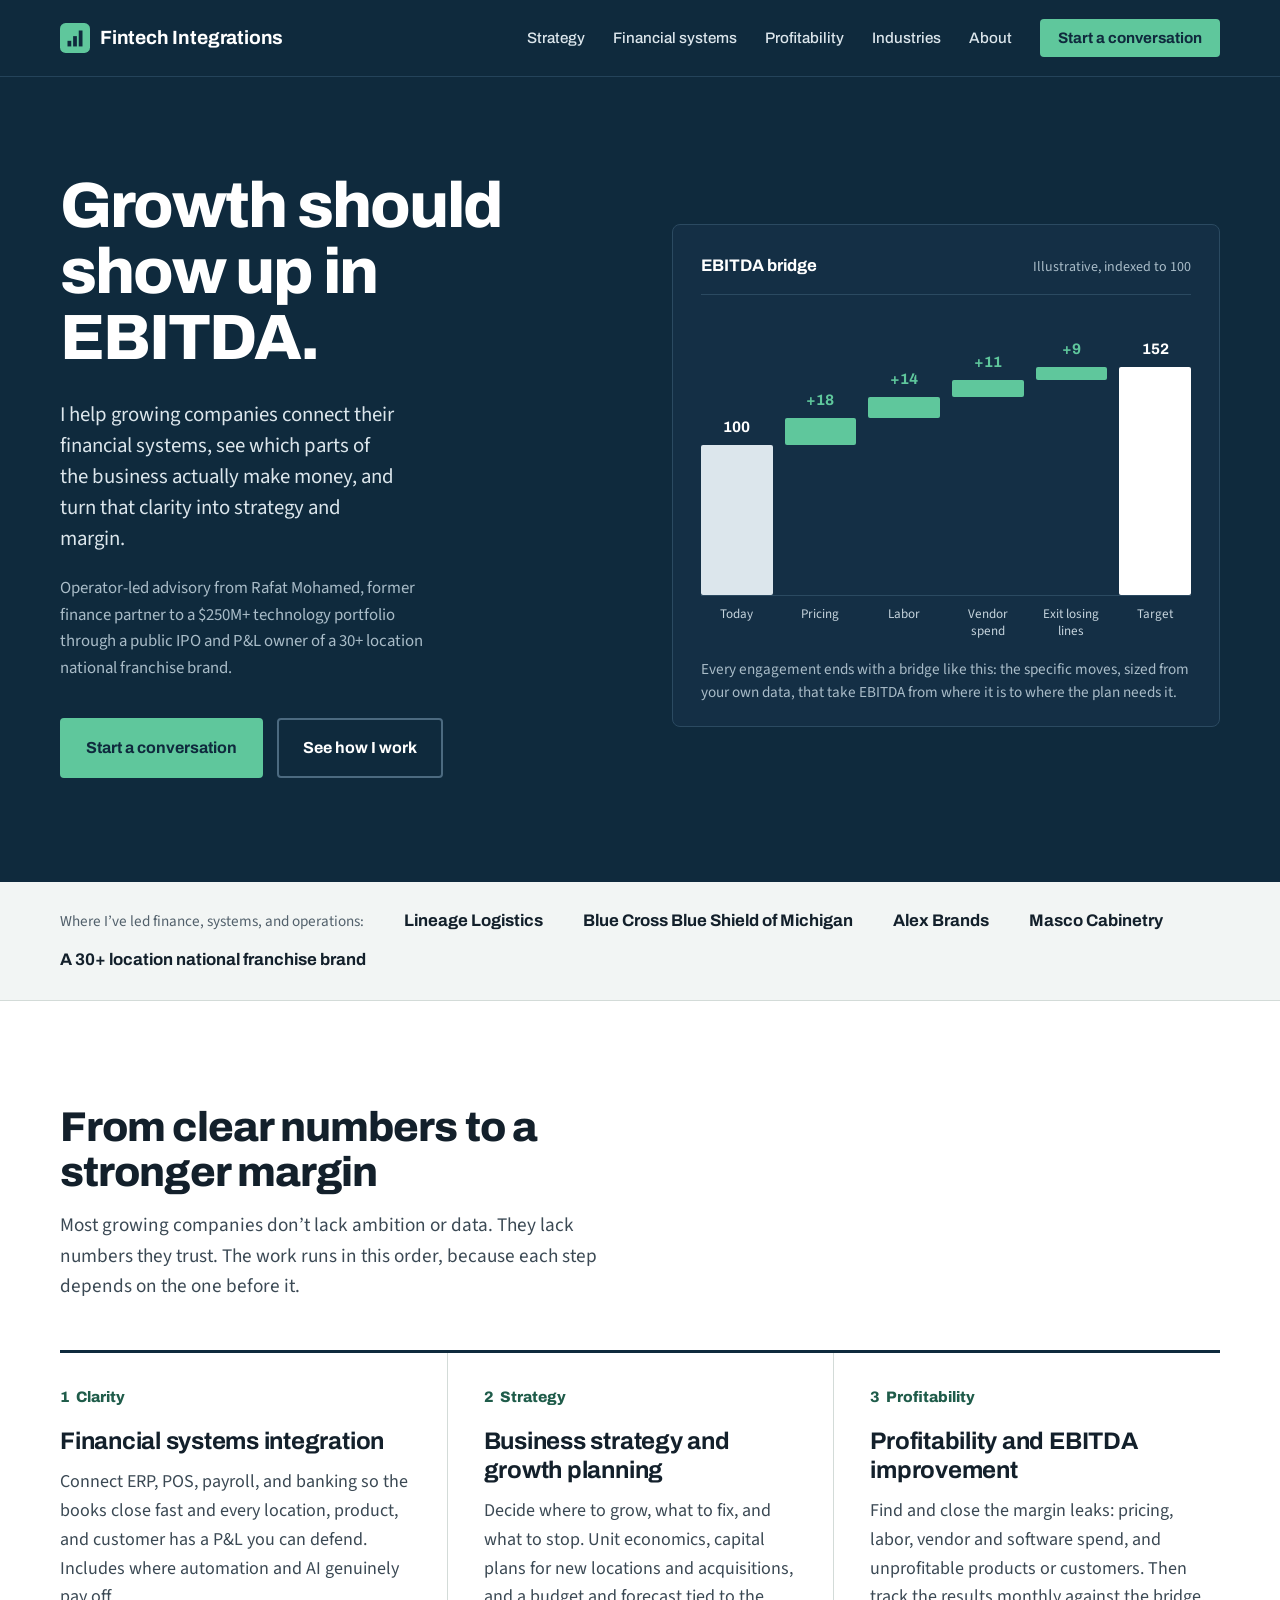
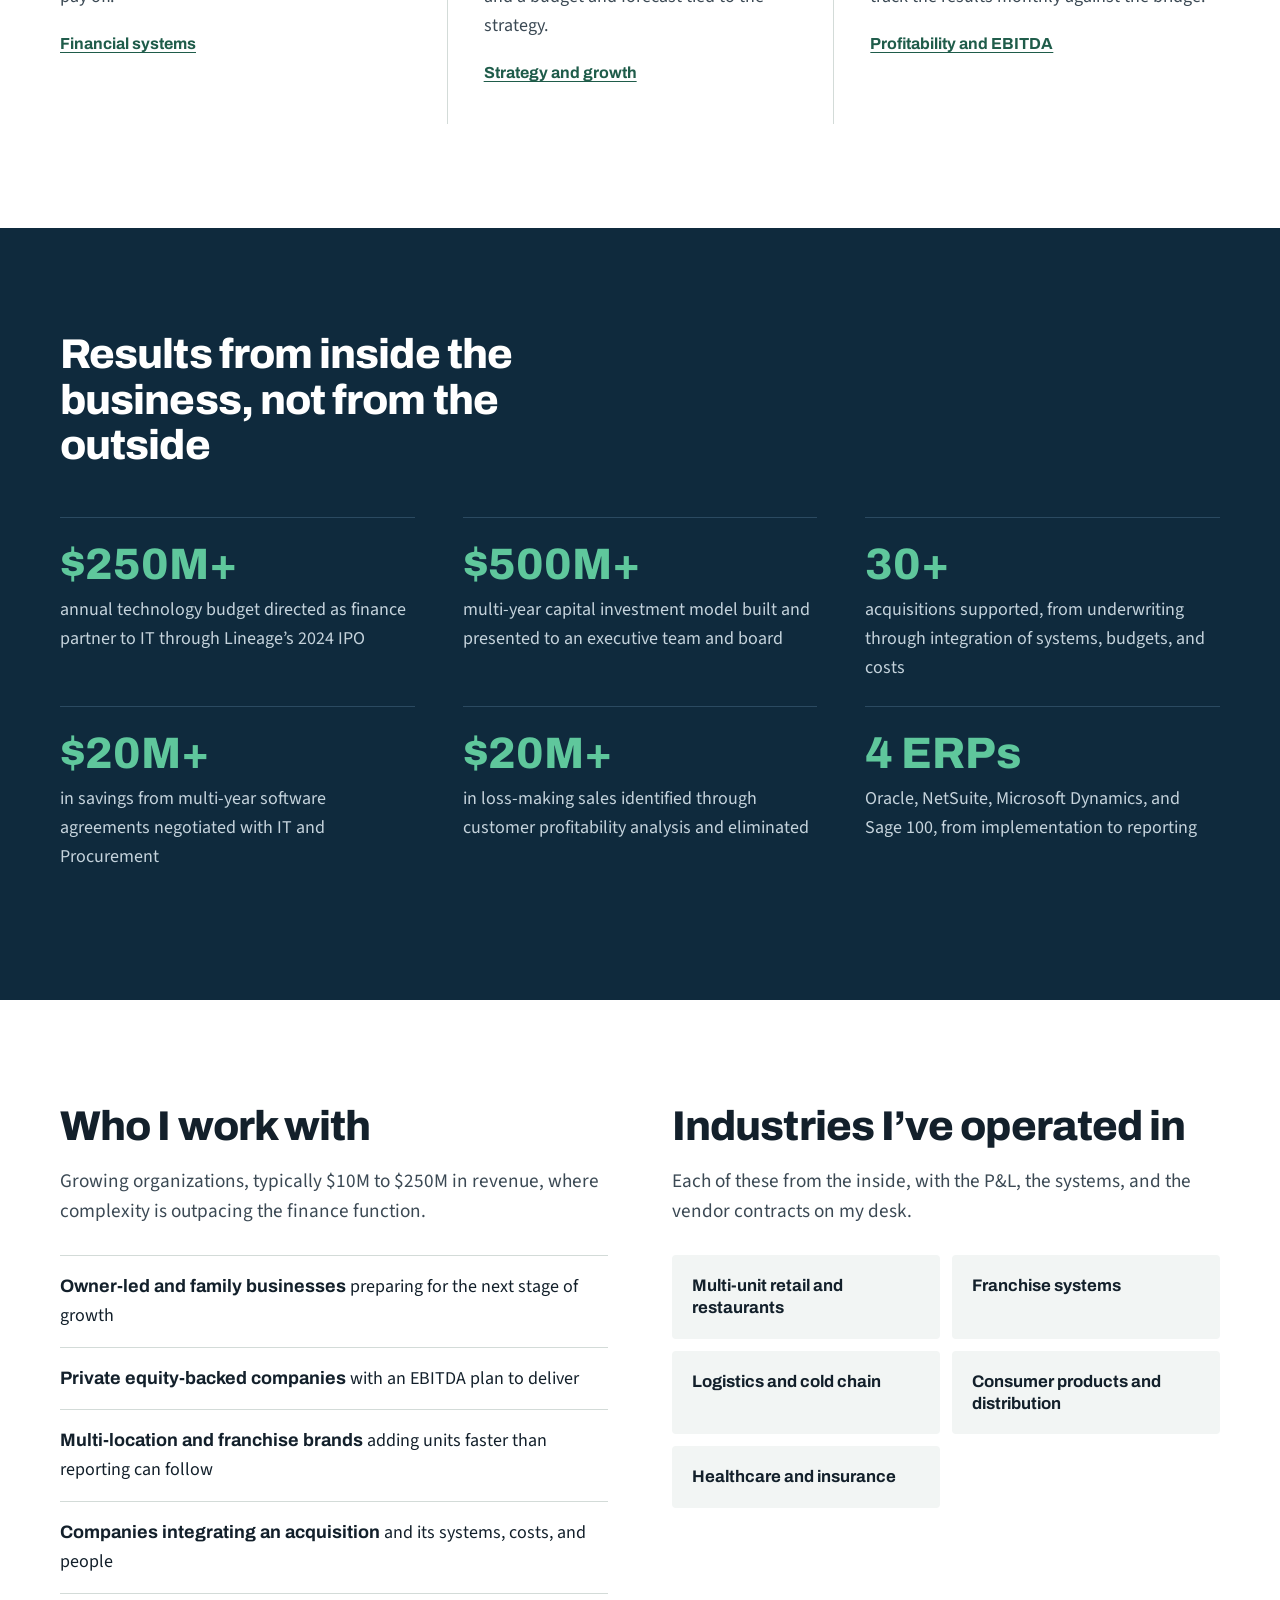
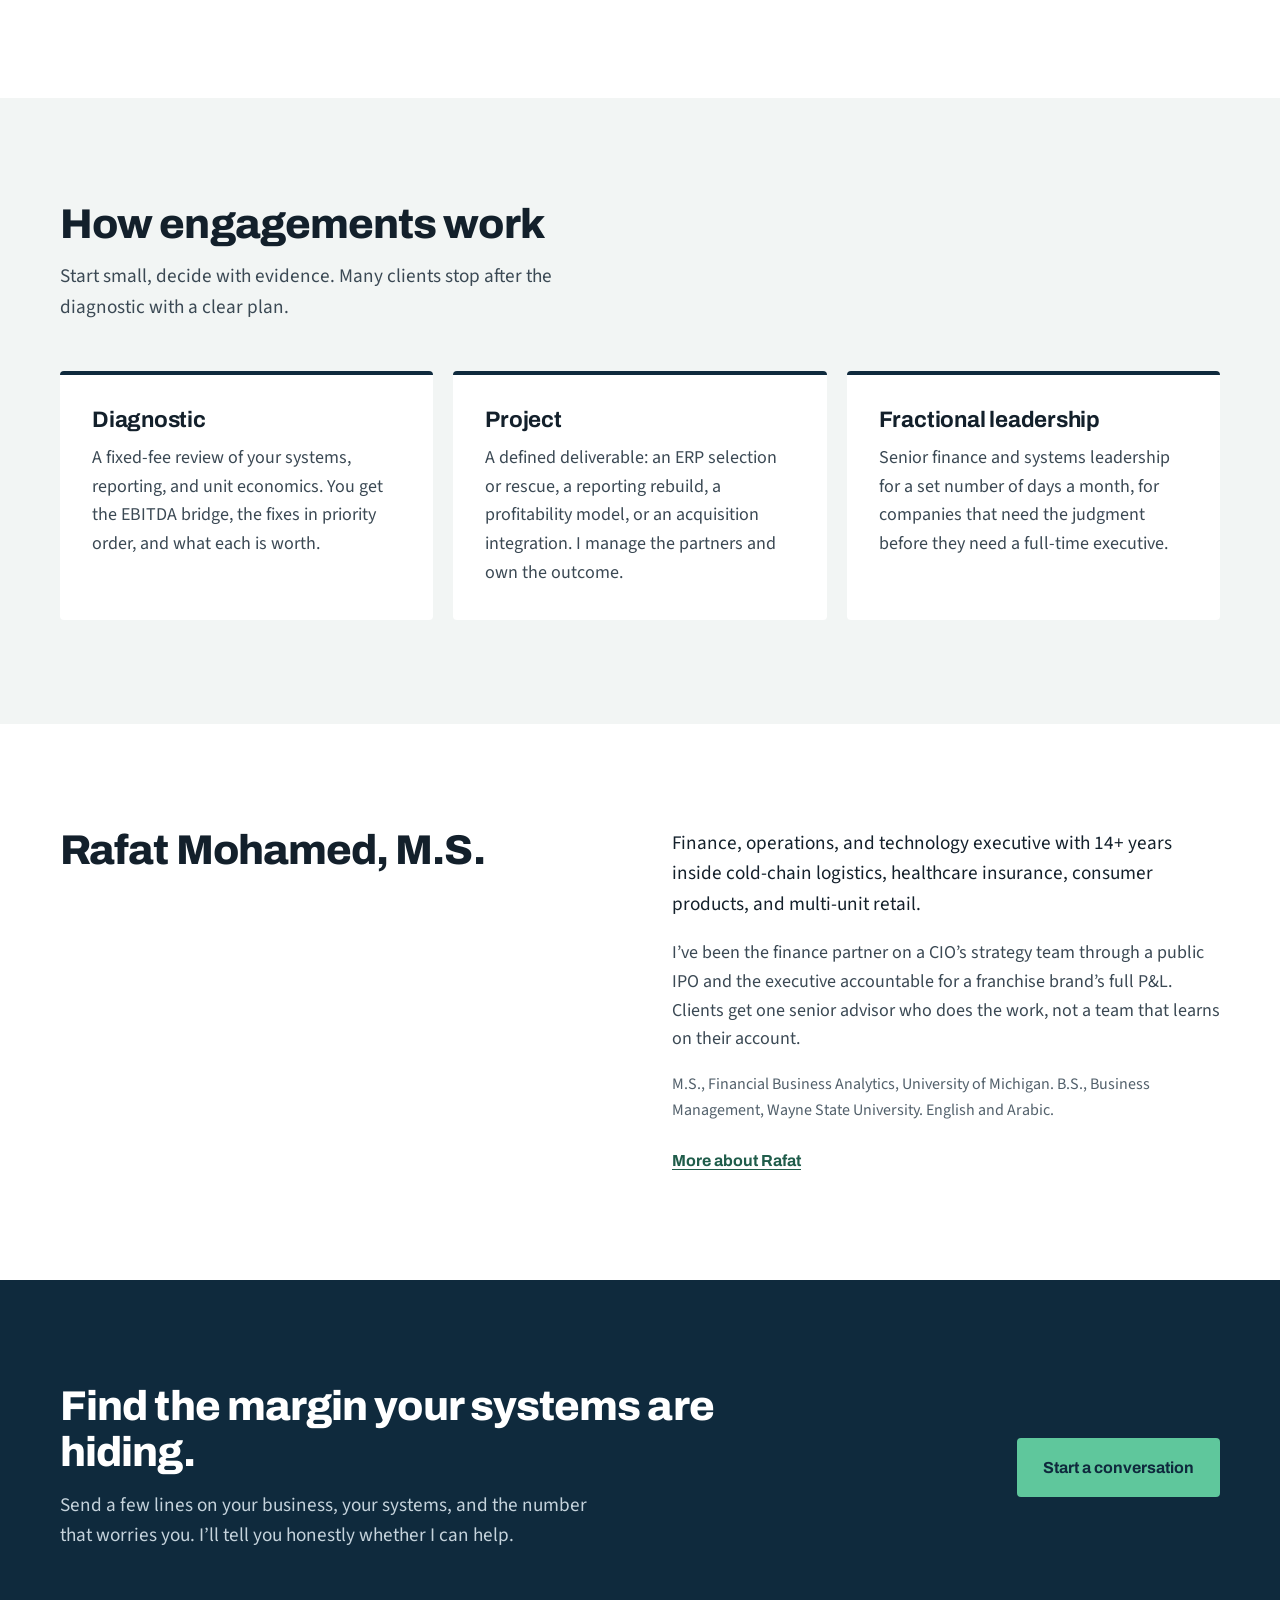
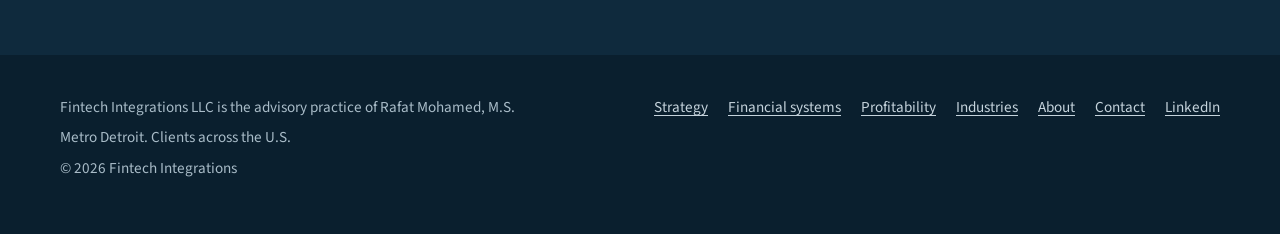
==== index.html @ 1850d89e "Use legal business name Fintech Integrations LLC across the site Co-Authored-By: Claude Opus 5.5 <no" ====
<!doctype html>
<html lang="en" class="no-js">
<head>
<meta charset="utf-8">
<meta name="viewport" content="width=device-width, initial-scale=1">
<title>EBITDA Improvement, Financial Systems, and Strategy for Growing Companies | Fintech Integrations</title>
<meta name="description" content="Operator-led advisory for growing companies: financial systems integration, business strategy, and profitability and EBITDA improvement. Rafat Mohamed, metro Detroit.">
<link rel="canonical" href="https://fintechintegration.com/">
<meta property="og:type" content="website">
<meta property="og:site_name" content="Fintech Integrations">
<meta property="og:title" content="Growth should show up in EBITDA">
<meta property="og:description" content="Operator-led advisory for growing companies: financial systems integration, business strategy, and profitability and EBITDA improvement. Rafat Mohamed, metro Detroit.">
<meta property="og:url" content="https://fintechintegration.com/">
<meta property="og:image" content="https://fintechintegration.com/assets/og-image.png">
<meta name="twitter:card" content="summary_large_image">
<link rel="icon" href="/assets/favicon.svg" type="image/svg+xml">
<meta name="theme-color" content="#0F2A3D">
<link rel="preconnect" href="https://fonts.googleapis.com">
<link rel="preconnect" href="https://fonts.gstatic.com" crossorigin>
<link href="https://fonts.googleapis.com/css2?family=Archivo:wght@500;600;700;800&family=Source+Sans+3:wght@400;600&display=swap" rel="stylesheet">
<link rel="stylesheet" href="/assets/styles.css">
<script type="application/ld+json">
{
  "@context": "https://schema.org",
  "@graph": [
    {
      "@type": "ProfessionalService",
      "@id": "https://fintechintegration.com/#business",
      "name": "Fintech Integrations",
      "legalName": "Fintech Integrations LLC",
      "alternateName": [
        "Fintech Integration",
        "FintechIntegration.com"
      ],
      "url": "https://fintechintegration.com/",
      "email": "rmohamed@fintechintegration.com",
      "image": "https://fintechintegration.com/assets/og-image.png",
      "description": "Business strategy, financial systems integration, and profitability and EBITDA improvement for growing organizations.",
      "address": {
        "@type": "PostalAddress",
        "addressLocality": "Allen Park",
        "addressRegion": "MI",
        "addressCountry": "US"
      },
      "areaServed": {
        "@type": "Country",
        "name": "United States"
      },
      "founder": {
        "@id": "https://fintechintegration.com/#rafat"
      },
      "knowsAbout": [
        "EBITDA improvement",
        "Profitability analysis",
        "Business strategy",
        "Financial systems integration",
        "ERP implementation",
        "NetSuite",
        "Fractional CFO",
        "Unit economics",
        "Acquisition integration"
      ]
    },
    {
      "@type": "Person",
      "@id": "https://fintechintegration.com/#rafat",
      "name": "Rafat Mohamed",
      "jobTitle": "Finance, Operations, and Technology Advisor",
      "url": "https://fintechintegration.com/about/",
      "sameAs": [
        "https://www.linkedin.com/in/rafat-mohamed/"
      ],
      "alumniOf": [
        {
          "@type": "CollegeOrUniversity",
          "name": "University of Michigan"
        },
        {
          "@type": "CollegeOrUniversity",
          "name": "Wayne State University"
        }
      ],
      "knowsLanguage": [
        "English",
        "Arabic"
      ]
    },
    {
      "@type": "WebSite",
      "@id": "https://fintechintegration.com/#website",
      "url": "https://fintechintegration.com/",
      "name": "Fintech Integrations",
      "publisher": {
        "@type": "ProfessionalService",
        "@id": "https://fintechintegration.com/#business",
        "name": "Fintech Integrations",
        "url": "https://fintechintegration.com/"
      }
    }
  ]
}
</script>
</head>
<body>
<a class="skip-link" href="#main">Skip to content</a>

<header class="site-header">
  <div class="wrap">
    <a class="brand" href="/" aria-label="Fintech Integrations home">
      <svg viewBox="0 0 32 32" aria-hidden="true"><rect width="32" height="32" rx="6" fill="#5FC79C"/><rect x="8" y="19" width="4" height="6" fill="#0F2A3D"/><rect x="14" y="14" width="4" height="11" fill="#0F2A3D"/><rect x="20" y="8" width="4" height="17" fill="#0F2A3D"/></svg>
      Fintech Integrations
    </a>
    <button class="nav-toggle" type="button" aria-expanded="false" aria-controls="site-nav">Menu</button>
    <nav class="site-nav" id="site-nav" aria-label="Main">
      <ul>
        <li><a href="/services/strategy-growth/">Strategy</a></li>
        <li><a href="/services/financial-systems/">Financial systems</a></li>
        <li><a href="/services/profitability-ebitda/">Profitability</a></li>
        <li><a href="/industries/">Industries</a></li>
        <li><a href="/about/">About</a></li>
        <li><a class="nav-cta" href="/contact/">Start a conversation</a></li>
      </ul>
    </nav>
  </div>
</header>

<main id="main">
  <section class="dark hero">
    <div class="wrap">
      <div>
        <h1>Growth should show up in EBITDA.</h1>
        <p class="lede">I help growing companies connect their financial systems, see which parts of the business actually make money, and turn that clarity into strategy and margin.</p>
        <p class="sub">Operator-led advisory from Rafat Mohamed, former finance partner to a $250M+ technology portfolio through a public IPO and P&amp;L owner of a 30+ location national franchise brand.</p>
        <div class="actions">
          <a class="button" href="/contact/">Start a conversation</a>
          <a class="button ghost" href="#how">See how I work</a>
        </div>
      </div>

      <figure class="bridge" role="img" aria-label="Illustrative EBITDA bridge: EBITDA rises from 100 to 152 through pricing (+18), labor (+14), vendor spend (+11), and exiting losing lines (+9)">
        <div class="bridge-head">
          <span class="bridge-title">EBITDA bridge</span>
          <span class="bridge-tag">Illustrative, indexed to 100</span>
        </div>
        <div class="bridge-bars" aria-hidden="true">
          <div class=""><span>100</span><i style="height: 150px; margin-bottom: 0px;"></i></div>
          <div class="up"><span>+18</span><i style="height: 27px; margin-bottom: 150px;"></i></div>
          <div class="up"><span>+14</span><i style="height: 21px; margin-bottom: 177px;"></i></div>
          <div class="up"><span>+11</span><i style="height: 17px; margin-bottom: 198px;"></i></div>
          <div class="up"><span>+9</span><i style="height: 13px; margin-bottom: 215px;"></i></div>
          <div class="end"><span>152</span><i style="height: 228px; margin-bottom: 0px;"></i></div>
        </div>
        <div class="bridge-labels" aria-hidden="true">
          <span>Today</span><span>Pricing</span><span>Labor</span><span>Vendor spend</span><span>Exit losing lines</span><span>Target</span>
        </div>
        <figcaption>Every engagement ends with a bridge like this: the specific moves, sized from your own data, that take EBITDA from where it is to where the plan needs it.</figcaption>
      </figure>
    </div>
  </section>

  <section class="strip" aria-label="Experience">
    <div class="wrap">
      <span class="label">Where I&#8217;ve led finance, systems, and operations:</span>
      <strong>Lineage Logistics</strong>
      <strong>Blue Cross Blue Shield of Michigan</strong>
      <strong>Alex Brands</strong>
      <strong>Masco Cabinetry</strong>
      <strong>A 30+ location national franchise brand</strong>
    </div>
  </section>

  <section class="section" id="services" aria-labelledby="services-h">
    <div class="wrap">
      <div class="intro">
        <h2 id="services-h">From clear numbers to a stronger margin</h2>
        <p>Most growing companies don&#8217;t lack ambition or data. They lack numbers they trust. The work runs in this order, because each step depends on the one before it.</p>
      </div>
      <div class="pillars">
        <div>
          <div class="step">1&nbsp;&nbsp;Clarity</div>
          <h3>Financial systems integration</h3>
          <p>Connect ERP, POS, payroll, and banking so the books close fast and every location, product, and customer has a P&amp;L you can defend. Includes where automation and AI genuinely pay off.</p>
          <a class="more" href="/services/financial-systems/">Financial systems</a>
        </div>
        <div>
          <div class="step">2&nbsp;&nbsp;Strategy</div>
          <h3>Business strategy and growth planning</h3>
          <p>Decide where to grow, what to fix, and what to stop. Unit economics, capital plans for new locations and acquisitions, and a budget and forecast tied to the strategy.</p>
          <a class="more" href="/services/strategy-growth/">Strategy and growth</a>
        </div>
        <div>
          <div class="step">3&nbsp;&nbsp;Profitability</div>
          <h3>Profitability and EBITDA improvement</h3>
          <p>Find and close the margin leaks: pricing, labor, vendor and software spend, and unprofitable products or customers. Then track the results monthly against the bridge.</p>
          <a class="more" href="/services/profitability-ebitda/">Profitability and EBITDA</a>
        </div>
      </div>
    </div>
  </section>

  <section class="dark section" aria-labelledby="results">
    <div class="wrap">
      <h2 id="results" style="margin-bottom: 48px; max-width: 22ch;">Results from inside the business, not from the outside</h2>
      <div class="results">
        <div><div class="figure">$250M+</div><p>annual technology budget directed as finance partner to IT through Lineage&#8217;s 2024 IPO</p></div>
        <div><div class="figure">$500M+</div><p>multi-year capital investment model built and presented to an executive team and board</p></div>
        <div><div class="figure">30+</div><p>acquisitions supported, from underwriting through integration of systems, budgets, and costs</p></div>
        <div><div class="figure">$20M+</div><p>in savings from multi-year software agreements negotiated with IT and Procurement</p></div>
        <div><div class="figure">$20M+</div><p>in loss-making sales identified through customer profitability analysis and eliminated</p></div>
        <div><div class="figure">4 ERPs</div><p>Oracle, NetSuite, Microsoft Dynamics, and Sage 100, from implementation to reporting</p></div>
      </div>
    </div>
  </section>

  <section class="section" aria-labelledby="who">
    <div class="wrap split">
      <div>
        <h2 id="who" style="margin-bottom: 16px;">Who I work with</h2>
        <p style="font-size: 1.2rem; color: var(--body); margin-bottom: 28px;">Growing organizations, typically $10M to $250M in revenue, where complexity is outpacing the finance function.</p>
        <ul class="rule-list">
          <li><strong>Owner-led and family businesses</strong> preparing for the next stage of growth</li>
          <li><strong>Private equity-backed companies</strong> with an EBITDA plan to deliver</li>
          <li><strong>Multi-location and franchise brands</strong> adding units faster than reporting can follow</li>
          <li><strong>Companies integrating an acquisition</strong> and its systems, costs, and people</li>
        </ul>
      </div>
      <div>
        <h2 style="margin-bottom: 16px;">Industries I&#8217;ve operated in</h2>
        <p style="font-size: 1.2rem; color: var(--body); margin-bottom: 28px;">Each of these from the inside, with the P&amp;L, the systems, and the vendor contracts on my desk.</p>
        <div class="tiles">
          <a href="/industries/#multi-unit">Multi-unit retail and restaurants</a>
          <a href="/industries/#franchise">Franchise systems</a>
          <a href="/industries/#logistics">Logistics and cold chain</a>
          <a href="/industries/#consumer-products">Consumer products and distribution</a>
          <a href="/industries/#healthcare">Healthcare and insurance</a>
        </div>
      </div>
    </div>
  </section>

  <section class="mist section" id="how" aria-labelledby="how-h">
    <div class="wrap">
      <div class="intro">
        <h2 id="how-h">How engagements work</h2>
        <p>Start small, decide with evidence. Many clients stop after the diagnostic with a clear plan.</p>
      </div>
      <div class="cards">
        <div>
          <h3>Diagnostic</h3>
          <p>A fixed-fee review of your systems, reporting, and unit economics. You get the EBITDA bridge, the fixes in priority order, and what each is worth.</p>
        </div>
        <div>
          <h3>Project</h3>
          <p>A defined deliverable: an ERP selection or rescue, a reporting rebuild, a profitability model, or an acquisition integration. I manage the partners and own the outcome.</p>
        </div>
        <div>
          <h3>Fractional leadership</h3>
          <p>Senior finance and systems leadership for a set number of days a month, for companies that need the judgment before they need a full-time executive.</p>
        </div>
      </div>
    </div>
  </section>

  <section class="section" aria-labelledby="about-h">
    <div class="wrap split">
      <h2 id="about-h">Rafat Mohamed, M.S.</h2>
      <div>
        <p style="font-size: 1.2rem;">Finance, operations, and technology executive with 14+ years inside cold-chain logistics, healthcare insurance, consumer products, and multi-unit retail.</p>
        <p style="color: var(--body);">I&#8217;ve been the finance partner on a CIO&#8217;s strategy team through a public IPO and the executive accountable for a franchise brand&#8217;s full P&amp;L. Clients get one senior advisor who does the work, not a team that learns on their account.</p>
        <p style="font-size: 1rem; color: var(--muted); margin-bottom: 24px;">M.S., Financial Business Analytics, University of Michigan. B.S., Business Management, Wayne State University. English and Arabic.</p>
        <a class="more" href="/about/">More about Rafat</a>
      </div>
    </div>
  </section>

  <section class="dark section cta" aria-labelledby="cta">
    <div class="wrap">
      <div class="text">
        <h2 id="cta">Find the margin your systems are hiding.</h2>
        <p>Send a few lines on your business, your systems, and the number that worries you. I&#8217;ll tell you honestly whether I can help.</p>
      </div>
      <a class="button" href="/contact/">Start a conversation</a>
    </div>
  </section>
</main>

<footer class="site-footer">
  <div class="wrap">
    <div>
      <p>Fintech Integrations LLC is the advisory practice of Rafat Mohamed, M.S.</p>
      <p>Metro Detroit. Clients across the U.S.</p>
      <p>&copy; 2026 Fintech Integrations<copy; 2026 Fintech Integrations LLC</p>
    </div>
    <ul>
      <li><a href="/services/strategy-growth/">Strategy</a></li>
      <li><a href="/services/financial-systems/">Financial systems</a></li>
      <li><a href="/services/profitability-ebitda/">Profitability</a></li>
      <li><a href="/industries/">Industries</a></li>
      <li><a href="/about/">About</a></li>
      <li><a href="/contact/">Contact</a></li>
      <li><a href="https://www.linkedin.com/in/rafat-mohamed/" rel="me">LinkedIn</a></li>
    </ul>
  </div>
</footer>

<script src="/assets/site.js" defer></script>
</body>
</html>
---- assets/styles.css ----
/* Fintech Integration: site styles */
:root {
  --navy: #0F2A3D;
  --navy-2: #142F45;
  --navy-deep: #0A1F2E;
  --navy-line: #2B4A61;
  --ink: #13202B;
  --body: #3B4954;
  --muted: #52606B;
  --mist: #F2F5F4;
  --line: #D3DBD8;
  --accent: #5FC79C;
  --spruce: #1F5C4A;
  --spruce-dark: #163F33;
  --on-navy: #DCE6EC;
  --on-navy-2: #C5D3DC;
  --on-navy-3: #A9BCC8;
  --head: "Archivo", "Helvetica Neue", Arial, sans-serif;
  --text: "Source Sans 3", "Helvetica Neue", Arial, sans-serif;
  --max: 1240px;
  --gutter: clamp(16px, 4vw, 40px);
}

*, *::before, *::after { box-sizing: border-box; }
html { -webkit-text-size-adjust: 100%; scroll-behavior: smooth; }
@media (prefers-reduced-motion: reduce) { html { scroll-behavior: auto; } }

body {
  margin: 0;
  background: #fff;
  color: var(--ink);
  font-family: var(--text);
  font-size: 1.125rem;
  line-height: 1.6;
}

img, svg { display: block; max-width: 100%; }
a { color: var(--spruce); text-underline-offset: 3px; }
a:hover { color: var(--spruce-dark); }
:focus-visible { outline: 3px solid var(--accent); outline-offset: 3px; border-radius: 2px; }

.skip-link { position: absolute; left: -9999px; top: 0; background: #fff; color: var(--ink); padding: 10px 16px; z-index: 100; font-family: var(--head); }
.skip-link:focus { left: 16px; top: 16px; }

h1, h2, h3 { font-family: var(--head); margin: 0; color: inherit; }
h1 { font-weight: 800; font-size: clamp(2.4rem, 5.2vw, 4rem); line-height: 1.03; letter-spacing: -0.03em; }
h2 { font-weight: 800; font-size: clamp(1.8rem, 3.4vw, 2.6rem); line-height: 1.1; letter-spacing: -0.022em; }
h3 { font-weight: 700; font-size: 1.5rem; line-height: 1.2; letter-spacing: -0.01em; }
p { margin: 0 0 1em; }

.wrap { max-width: var(--max); margin: 0 auto; padding: 0 var(--gutter); }
.dark { background: var(--navy); color: #fff; }
.dark a:not(.button) { color: #fff; }
.mist { background: var(--mist); }
.lede { font-size: 1.3rem; line-height: 1.5; }
.dark .lede { color: var(--on-navy); }
.intro { max-width: 62ch; margin-bottom: 48px; }
.intro h2 { margin-bottom: 14px; }
.intro p { font-size: 1.2rem; color: var(--body); margin: 0; }
.dark .intro p { color: var(--on-navy-2); }
.section { padding: clamp(64px, 9vw, 104px) 0; }
.bordered { border-top: 1px solid var(--line); }

/* Header */
.site-header { background: var(--navy); border-bottom: 1px solid #24435A; }
.site-header .wrap { min-height: 76px; display: flex; flex-wrap: wrap; align-items: center; justify-content: space-between; gap: 16px; }
.brand { display: flex; align-items: center; gap: 10px; color: #fff; text-decoration: none; font-family: var(--head); font-weight: 700; font-size: 1.2rem; letter-spacing: -0.01em; }
.brand:hover { color: #fff; }
.brand svg { width: 30px; height: 30px; flex: none; }
.nav-toggle { display: none; font-family: var(--head); font-weight: 600; font-size: 0.95rem; color: #fff; background: none; border: 1px solid var(--navy-line); border-radius: 4px; padding: 9px 14px; cursor: pointer; min-height: 44px; }
.site-nav ul { list-style: none; margin: 0; padding: 0; display: flex; flex-wrap: wrap; align-items: center; gap: 28px; }
.site-nav a { font-family: var(--head); font-size: 0.95rem; font-weight: 500; color: var(--on-navy); text-decoration: none; }
.site-nav a:hover, .site-nav a[aria-current="page"] { color: #fff; text-decoration: underline; text-underline-offset: 6px; }
.site-nav a.nav-cta { background: var(--accent); color: var(--navy); font-weight: 700; padding: 11px 18px; border-radius: 4px; text-decoration: none; }
.site-nav a.nav-cta:hover { background: #7AD4AE; color: var(--navy); }
@media (max-width: 900px) {
  .nav-toggle { display: inline-block; }
  .site-nav { display: none; width: 100%; padding: 4px 0 20px; }
  .site-nav.is-open { display: block; }
  .site-nav ul { flex-direction: column; align-items: flex-start; gap: 16px; }
}
.no-js .site-nav { display: block; }

/* Buttons */
.button { display: inline-block; font-family: var(--head); font-weight: 700; font-size: 1rem; text-decoration: none; padding: 15px 24px; border-radius: 4px; background: var(--accent); color: var(--navy); border: 2px solid var(--accent); }
.button:hover { background: #7AD4AE; border-color: #7AD4AE; color: var(--navy); }
.button.ghost { background: transparent; color: #fff; border-color: #4C6A80; }
.button.ghost:hover { background: var(--navy-2); color: #fff; }
.button.solid { background: var(--navy); border-color: var(--navy); color: #fff; }
.button.solid:hover { background: var(--navy-2); color: #fff; }
.button.outline { background: #fff; color: var(--navy); border-color: var(--navy); }
.button.outline:hover { background: var(--mist); color: var(--navy); }
.actions { display: flex; flex-wrap: wrap; gap: 14px; }

/* Copy email */
.copy-row { display: flex; flex-wrap: wrap; align-items: center; gap: 10px 14px; }
.copy-row a { word-break: break-all; }
.copy-btn { font-family: var(--head); font-weight: 700; font-size: 0.9rem; color: var(--navy); background: #fff; border: 2px solid var(--navy); border-radius: 4px; padding: 8px 14px; min-height: 40px; cursor: pointer; }
.copy-btn:hover { background: var(--navy); color: #fff; }
.copy-status { display: block; font-size: 0.95rem; color: var(--spruce); margin-top: 6px; min-height: 1.4em; }

/* Hero */
.hero .wrap { padding-top: clamp(56px, 8vw, 96px); padding-bottom: clamp(64px, 9vw, 104px); display: grid; grid-template-columns: repeat(auto-fit, minmax(min(100%, 460px), 1fr)); gap: 64px; align-items: center; }
.hero h1 { margin-bottom: 28px; }
.hero .lede { max-width: 34ch; margin-bottom: 20px; }
.hero .sub { font-size: 1.05rem; color: var(--on-navy-3); max-width: 46ch; margin-bottom: 36px; }

/* EBITDA bridge */
.bridge { margin: 0; background: var(--navy-2); border: 1px solid var(--navy-line); border-radius: 8px; padding: 28px 28px 22px; }
.bridge-head { display: flex; justify-content: space-between; align-items: baseline; gap: 12px; padding-bottom: 14px; border-bottom: 1px solid var(--navy-line); }
.bridge-title { font-family: var(--head); font-weight: 700; font-size: 1.05rem; }
.bridge-tag { font-size: 0.875rem; color: var(--on-navy-3); }
.bridge-bars { height: 300px; display: grid; grid-template-columns: repeat(6, minmax(0, 1fr)); gap: 12px; align-items: end; padding-top: 24px; }
.bridge-bars > div { display: flex; flex-direction: column; justify-content: flex-end; height: 100%; }
.bridge-bars span { text-align: center; font-family: var(--head); font-weight: 700; font-size: 0.95rem; margin-bottom: 6px; font-variant-numeric: tabular-nums; }
.bridge-bars .up span { color: var(--accent); }
.bridge-bars i { display: block; border-radius: 2px; background: var(--on-navy); }
.bridge-bars .up i { background: var(--accent); }
.bridge-bars .end i { background: #fff; }
.bridge-labels { display: grid; grid-template-columns: repeat(6, minmax(0, 1fr)); gap: 12px; padding-top: 10px; border-top: 1px solid var(--navy-line); font-size: 0.82rem; line-height: 1.3; color: var(--on-navy-2); text-align: center; }
.bridge figcaption { margin-top: 18px; font-size: 0.95rem; line-height: 1.5; color: var(--on-navy-3); }
@media (max-width: 480px) {
  .bridge { padding: 20px 16px 18px; }
  .bridge-bars, .bridge-labels { gap: 6px; }
  .bridge-labels { font-size: 0.72rem; }
  .bridge-bars span { font-size: 0.8rem; }
}

/* Experience strip */
.strip { background: var(--mist); border-bottom: 1px solid var(--line); }
.strip .wrap { padding-top: 26px; padding-bottom: 26px; display: flex; flex-wrap: wrap; align-items: center; gap: 12px 40px; }
.strip .label { font-size: 0.95rem; color: var(--muted); }
.strip strong { font-family: var(--head); font-weight: 700; font-size: 1.05rem; }

/* Pillars */
.pillars { display: grid; grid-template-columns: repeat(auto-fit, minmax(min(100%, 320px), 1fr)); border-top: 3px solid var(--navy); }
.pillars > div { padding: 32px 36px 36px; border-left: 1px solid var(--line); }
.pillars > div:first-child { padding-left: 0; border-left: 0; }
.pillars > div:last-child { padding-right: 0; }
.pillars .step { font-family: var(--head); font-weight: 800; font-size: 0.95rem; color: var(--spruce); margin-bottom: 18px; }
.pillars h3 { margin-bottom: 12px; }
.pillars p { color: var(--body); margin-bottom: 18px; }
.more { font-family: var(--head); font-weight: 700; font-size: 1rem; }
@media (max-width: 1060px) {
  .pillars > div, .pillars > div:first-child, .pillars > div:last-child { padding: 28px 0; border-left: 0; border-bottom: 1px solid var(--line); }
}

/* Results */
.results { display: grid; grid-template-columns: repeat(auto-fit, minmax(min(100%, 340px), 1fr)); gap: 0 48px; }
.results > div { padding: 24px 0; border-top: 1px solid var(--navy-line); }
.results .figure { font-family: var(--head); font-weight: 800; font-size: 2.75rem; line-height: 1; color: var(--accent); margin-bottom: 10px; font-variant-numeric: tabular-nums; }
.results p { margin: 0; color: var(--on-navy-2); }

/* Two-column layouts */
.split { display: grid; grid-template-columns: repeat(auto-fit, minmax(min(100%, 460px), 1fr)); gap: 64px; align-items: start; }
.split-wide { display: grid; grid-template-columns: repeat(auto-fit, minmax(min(100%, 520px), 1fr)); gap: 72px; align-items: start; }

/* Lists */
.rule-list { list-style: none; margin: 0; padding: 0; border-top: 1px solid var(--line); }
.rule-list li { padding: 16px 0; border-bottom: 1px solid var(--line); }
.rule-list strong { font-family: var(--head); }
.rule-list.heavy { border-top: 3px solid var(--navy); }
.rule-list.heavy li { padding: 20px 0; }
.rule-list.heavy strong { display: block; font-size: 1.2rem; margin-bottom: 4px; }
.rule-list span { color: var(--body); }

.tiles { display: grid; grid-template-columns: repeat(2, minmax(0, 1fr)); gap: 12px; }
.tiles a { display: block; padding: 20px; background: var(--mist); border-radius: 4px; color: var(--ink); text-decoration: none; font-family: var(--head); font-weight: 700; font-size: 1.05rem; line-height: 1.3; min-height: 44px; }
.tiles a:hover { background: #E3EAE7; color: var(--ink); }
@media (max-width: 480px) { .tiles { grid-template-columns: 1fr; } }

.panel { background: var(--mist); border-radius: 4px; padding: 32px 32px 12px; }
.panel > div { padding-bottom: 20px; margin-bottom: 20px; border-bottom: 1px solid var(--line); }
.panel > div:last-child { border-bottom: 0; margin-bottom: 0; }
.panel strong { display: block; font-family: var(--head); font-size: 1.2rem; margin-bottom: 4px; }
.panel span { color: var(--body); }

/* Engagement cards */
.cards { display: grid; grid-template-columns: repeat(auto-fit, minmax(min(100%, 320px), 1fr)); gap: 20px; }
.cards > div { background: #fff; padding: 32px; border-radius: 4px; border-top: 4px solid var(--navy); }
.cards h3 { font-size: 1.4rem; margin-bottom: 10px; }
.cards p { margin: 0; color: var(--body); }

/* Page head */
.page-head .wrap { padding-top: 56px; padding-bottom: clamp(64px, 8vw, 88px); }
.crumbs { font-size: 0.95rem; color: var(--on-navy-3); margin-bottom: 28px; }
.dark .crumbs a { color: var(--on-navy-3); }
.page-head h1 { max-width: 18ch; margin-bottom: 24px; }
.page-head .lede { max-width: 52ch; margin: 0; }

.prose-dark p { color: var(--on-navy); }

/* Industry rows */
.industry { display: grid; grid-template-columns: minmax(0, 1fr) minmax(0, 2fr); gap: 16px 56px; padding: 36px 0; border-bottom: 1px solid var(--line); }
.industry:first-of-type { border-top: 3px solid var(--navy); }
.industry p { color: var(--body); margin: 0 0 12px; }
@media (max-width: 760px) { .industry { grid-template-columns: 1fr; } }

/* FAQ */
.faq { max-width: 820px; border-top: 3px solid var(--navy); }
.faq details { padding: 20px 0; border-bottom: 1px solid var(--line); }
.faq summary { font-family: var(--head); font-weight: 700; font-size: 1.15rem; cursor: pointer; list-style: none; display: flex; justify-content: space-between; gap: 16px; }
.faq summary::-webkit-details-marker { display: none; }
.faq summary::after { content: "+"; color: var(--spruce); font-weight: 500; font-size: 1.4rem; line-height: 1; }
.faq details[open] summary::after { content: "\2212"; }
.faq details p { margin: 12px 0 0; color: var(--body); }

/* CTA */
.cta .wrap { display: flex; flex-wrap: wrap; justify-content: space-between; align-items: center; gap: 32px; }
.cta h2 { margin-bottom: 14px; }
.cta p { margin: 0; font-size: 1.2rem; color: var(--on-navy-2); max-width: 56ch; }
.cta .text { max-width: 680px; }

/* Footer */
.site-footer { background: var(--navy-deep); color: var(--on-navy-3); padding: 40px 0 48px; font-size: 0.95rem; }
.site-footer .wrap { display: flex; flex-wrap: wrap; justify-content: space-between; gap: 20px; }
.site-footer p { margin: 0 0 6px; }
.site-footer ul { list-style: none; margin: 0; padding: 0; display: flex; flex-wrap: wrap; gap: 20px; }
.site-footer a { color: var(--on-navy-2); }
.site-footer a:hover { color: #fff; }
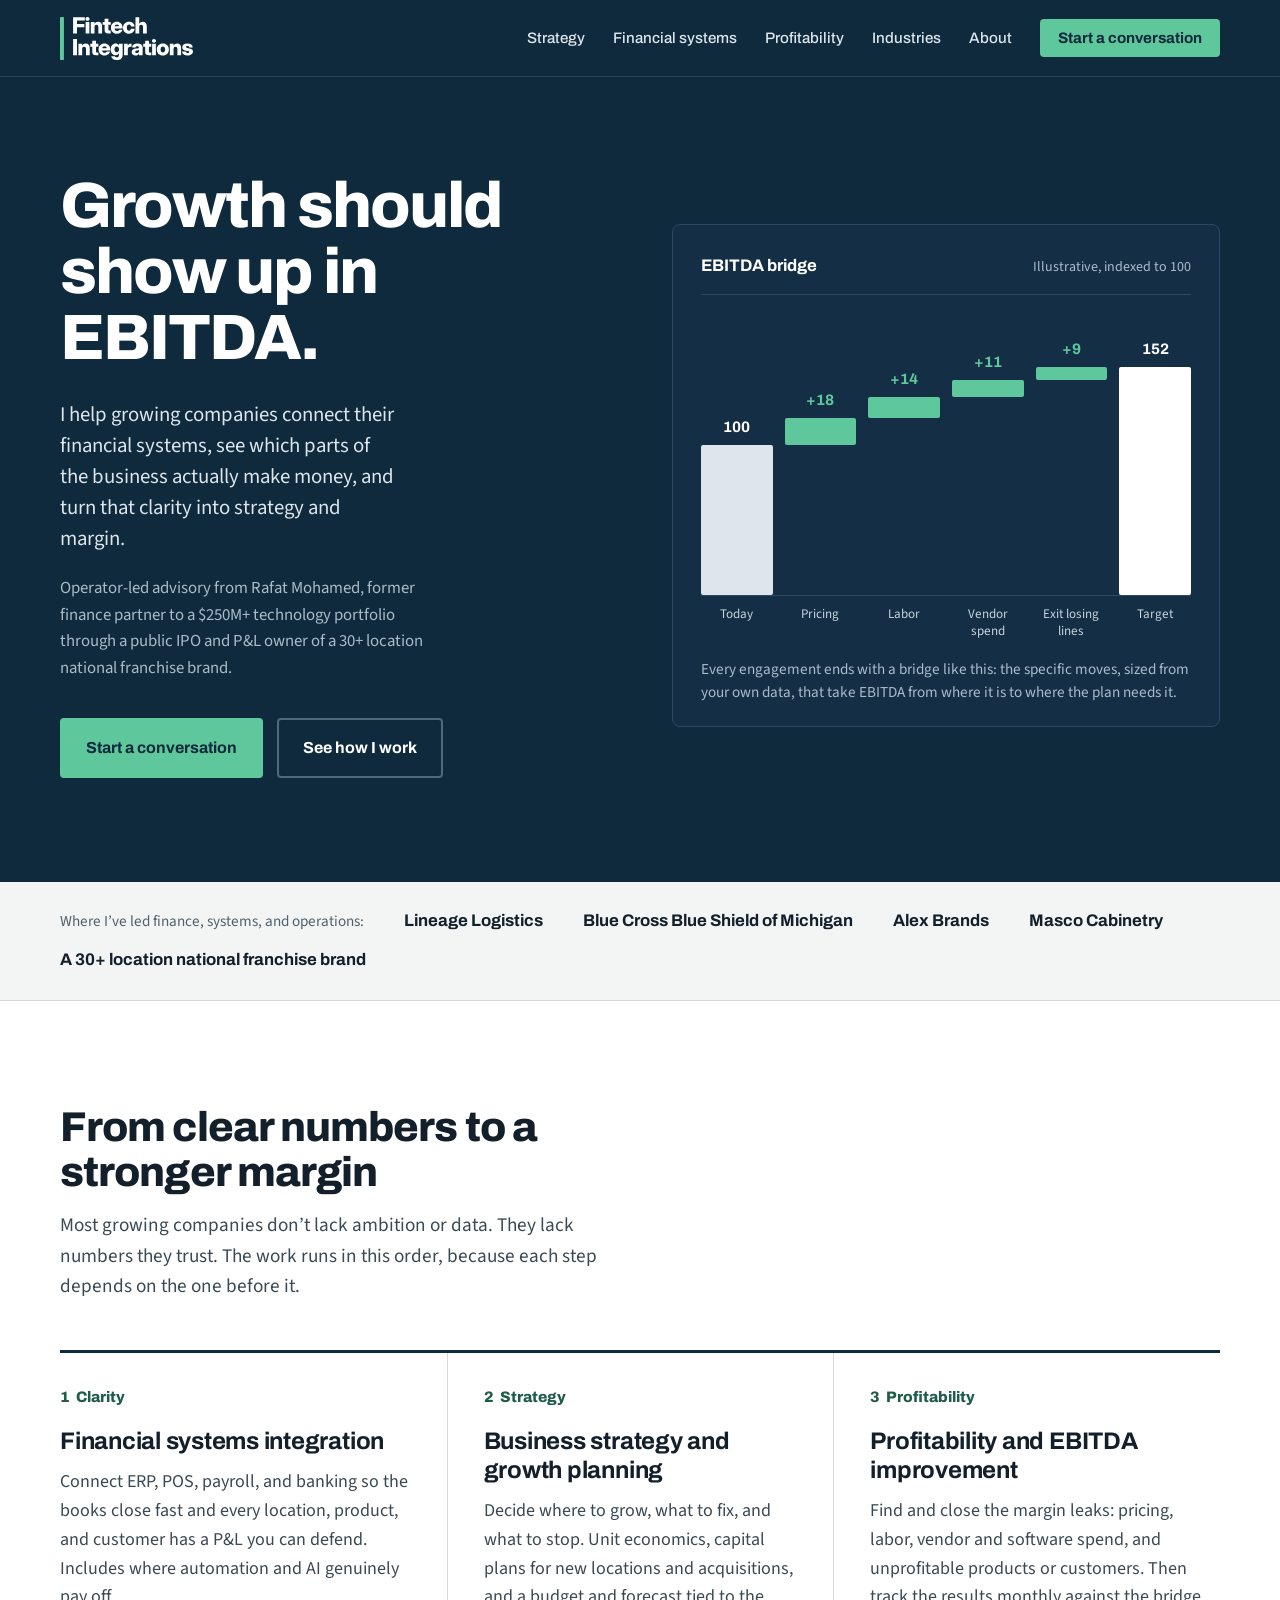
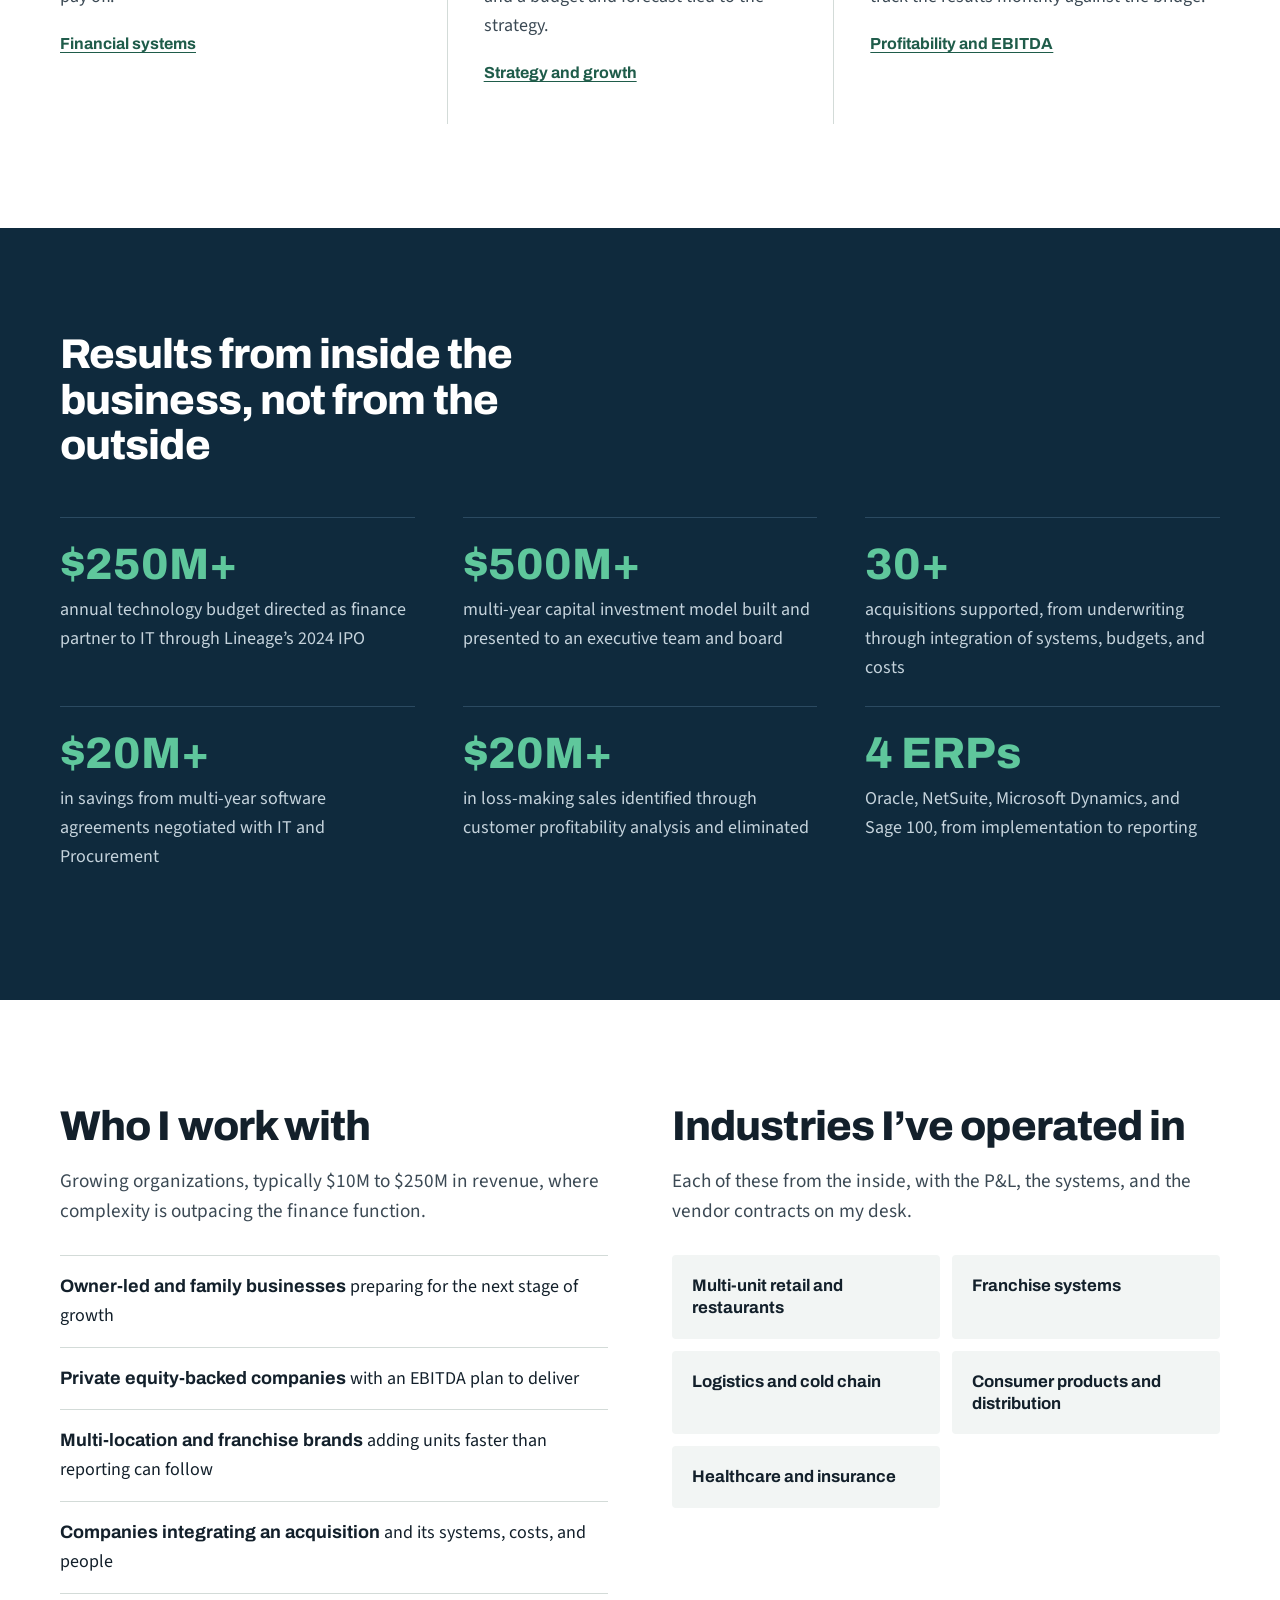
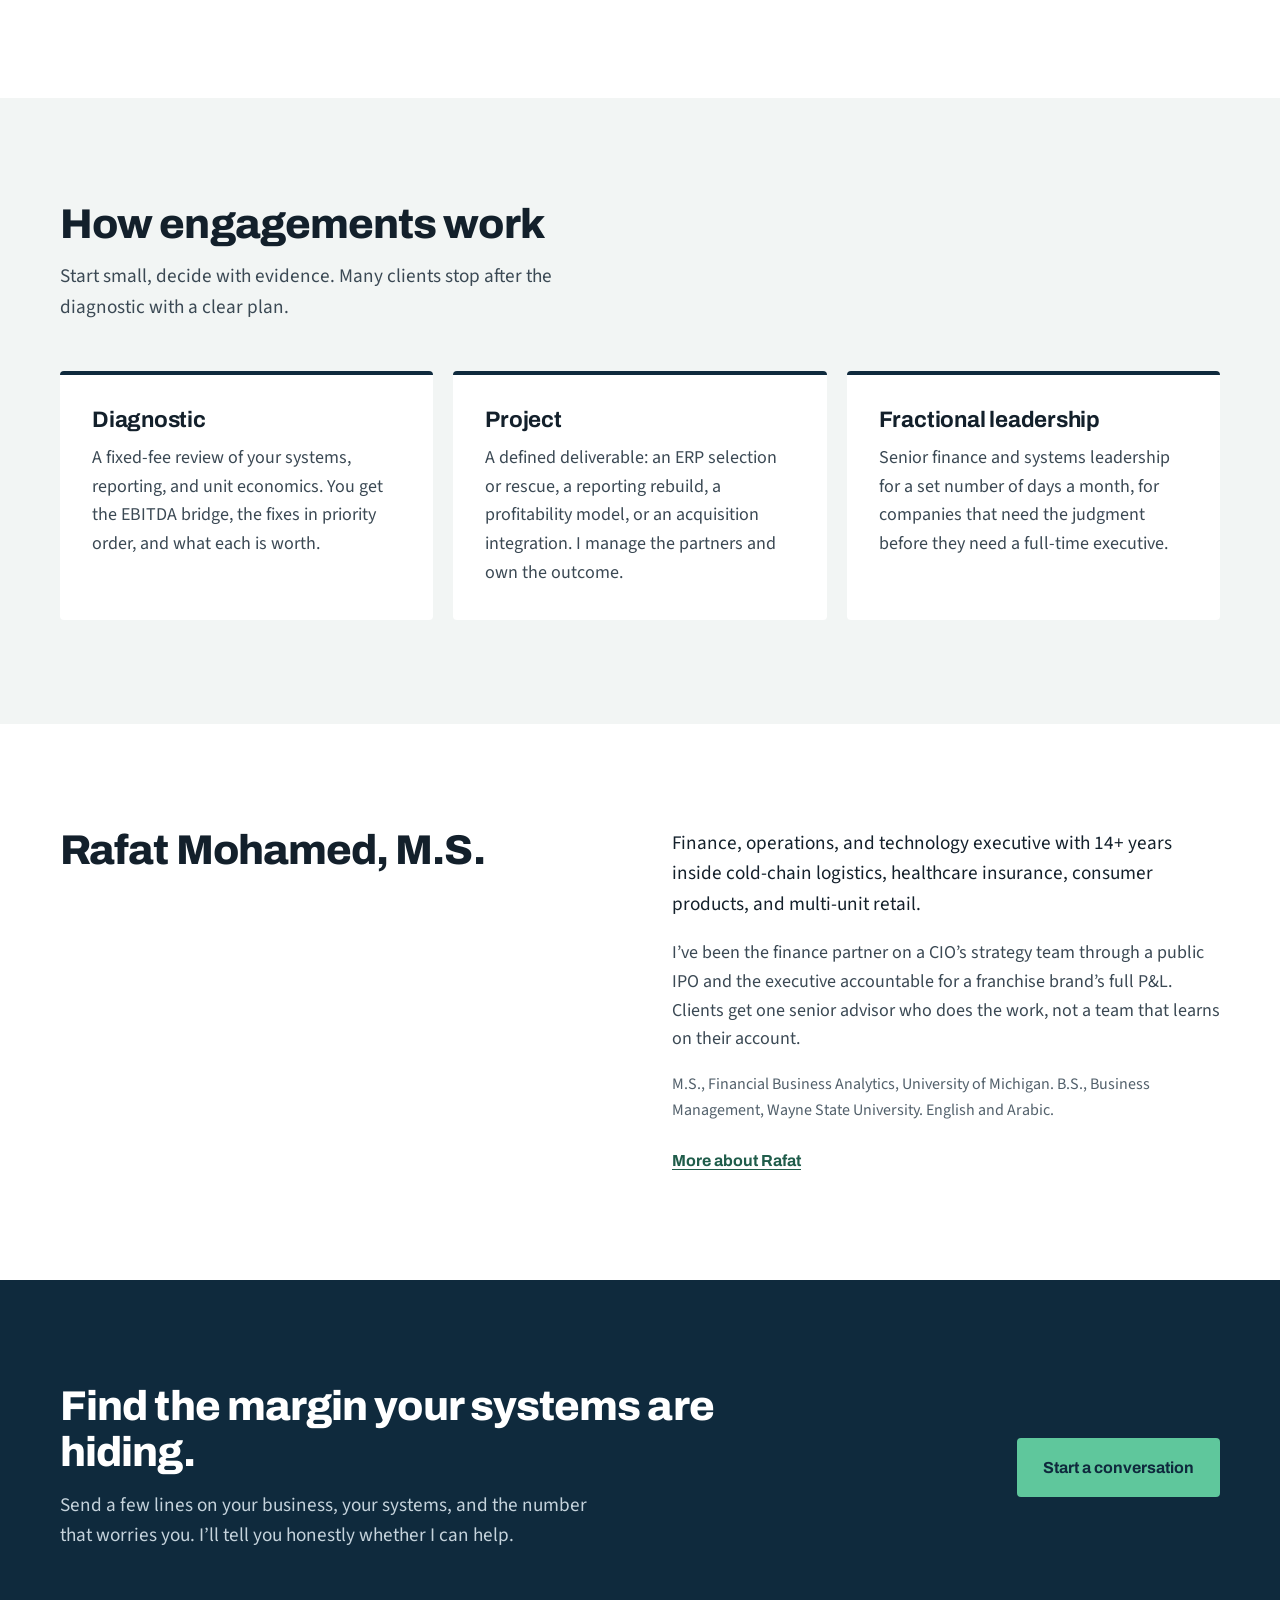
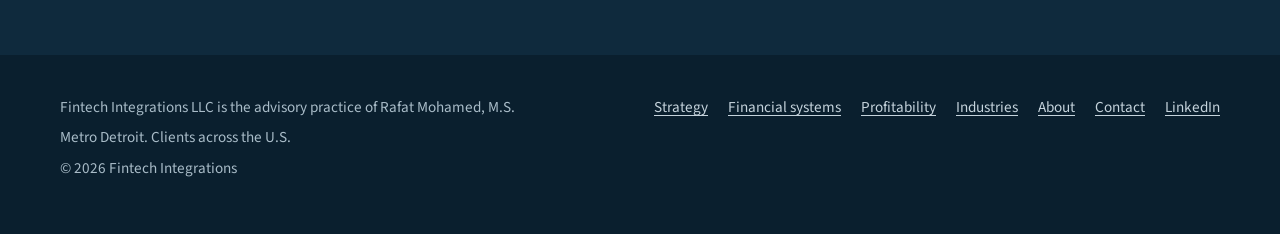
==== commit 96d75857: "Add stacked wordmark logo, favicon, and social image Co-Authored-By: Claude Opus 5.5 <noreply@anthro" ====
--- a/index.html
+++ b/index.html
@@ -14,6 +14,7 @@
 <meta property="og:image" content="https://fintechintegration.com/assets/og-image.png">
 <meta name="twitter:card" content="summary_large_image">
 <link rel="icon" href="/assets/favicon.svg" type="image/svg+xml">
+<link rel="apple-touch-icon" href="/assets/apple-touch-icon.png">
 <meta name="theme-color" content="#0F2A3D">
 <link rel="preconnect" href="https://fonts.googleapis.com">
 <link rel="preconnect" href="https://fonts.gstatic.com" crossorigin>
@@ -106,9 +107,8 @@
 
 <header class="site-header">
   <div class="wrap">
-    <a class="brand" href="/" aria-label="Fintech Integrations home">
-      <svg viewBox="0 0 32 32" aria-hidden="true"><rect width="32" height="32" rx="6" fill="#5FC79C"/><rect x="8" y="19" width="4" height="6" fill="#0F2A3D"/><rect x="14" y="14" width="4" height="11" fill="#0F2A3D"/><rect x="20" y="8" width="4" height="17" fill="#0F2A3D"/></svg>
-      Fintech Integrations
+    <a class="brand" href="/">
+      <img src="/assets/logo-white.svg" alt="Fintech Integrations home" width="133" height="43">
     </a>
     <button class="nav-toggle" type="button" aria-expanded="false" aria-controls="site-nav">Menu</button>
     <nav class="site-nav" id="site-nav" aria-label="Main">
--- a/assets/styles.css
+++ b/assets/styles.css
@@ -66,7 +66,7 @@
 .site-header .wrap { min-height: 76px; display: flex; flex-wrap: wrap; align-items: center; justify-content: space-between; gap: 16px; }
 .brand { display: flex; align-items: center; gap: 10px; color: #fff; text-decoration: none; font-family: var(--head); font-weight: 700; font-size: 1.2rem; letter-spacing: -0.01em; }
 .brand:hover { color: #fff; }
-.brand svg { width: 30px; height: 30px; flex: none; }
+.brand img { height: 43px; width: auto; display: block; }
 .nav-toggle { display: none; font-family: var(--head); font-weight: 600; font-size: 0.95rem; color: #fff; background: none; border: 1px solid var(--navy-line); border-radius: 4px; padding: 9px 14px; cursor: pointer; min-height: 44px; }
 .site-nav ul { list-style: none; margin: 0; padding: 0; display: flex; flex-wrap: wrap; align-items: center; gap: 28px; }
 .site-nav a { font-family: var(--head); font-size: 0.95rem; font-weight: 500; color: var(--on-navy); text-decoration: none; }
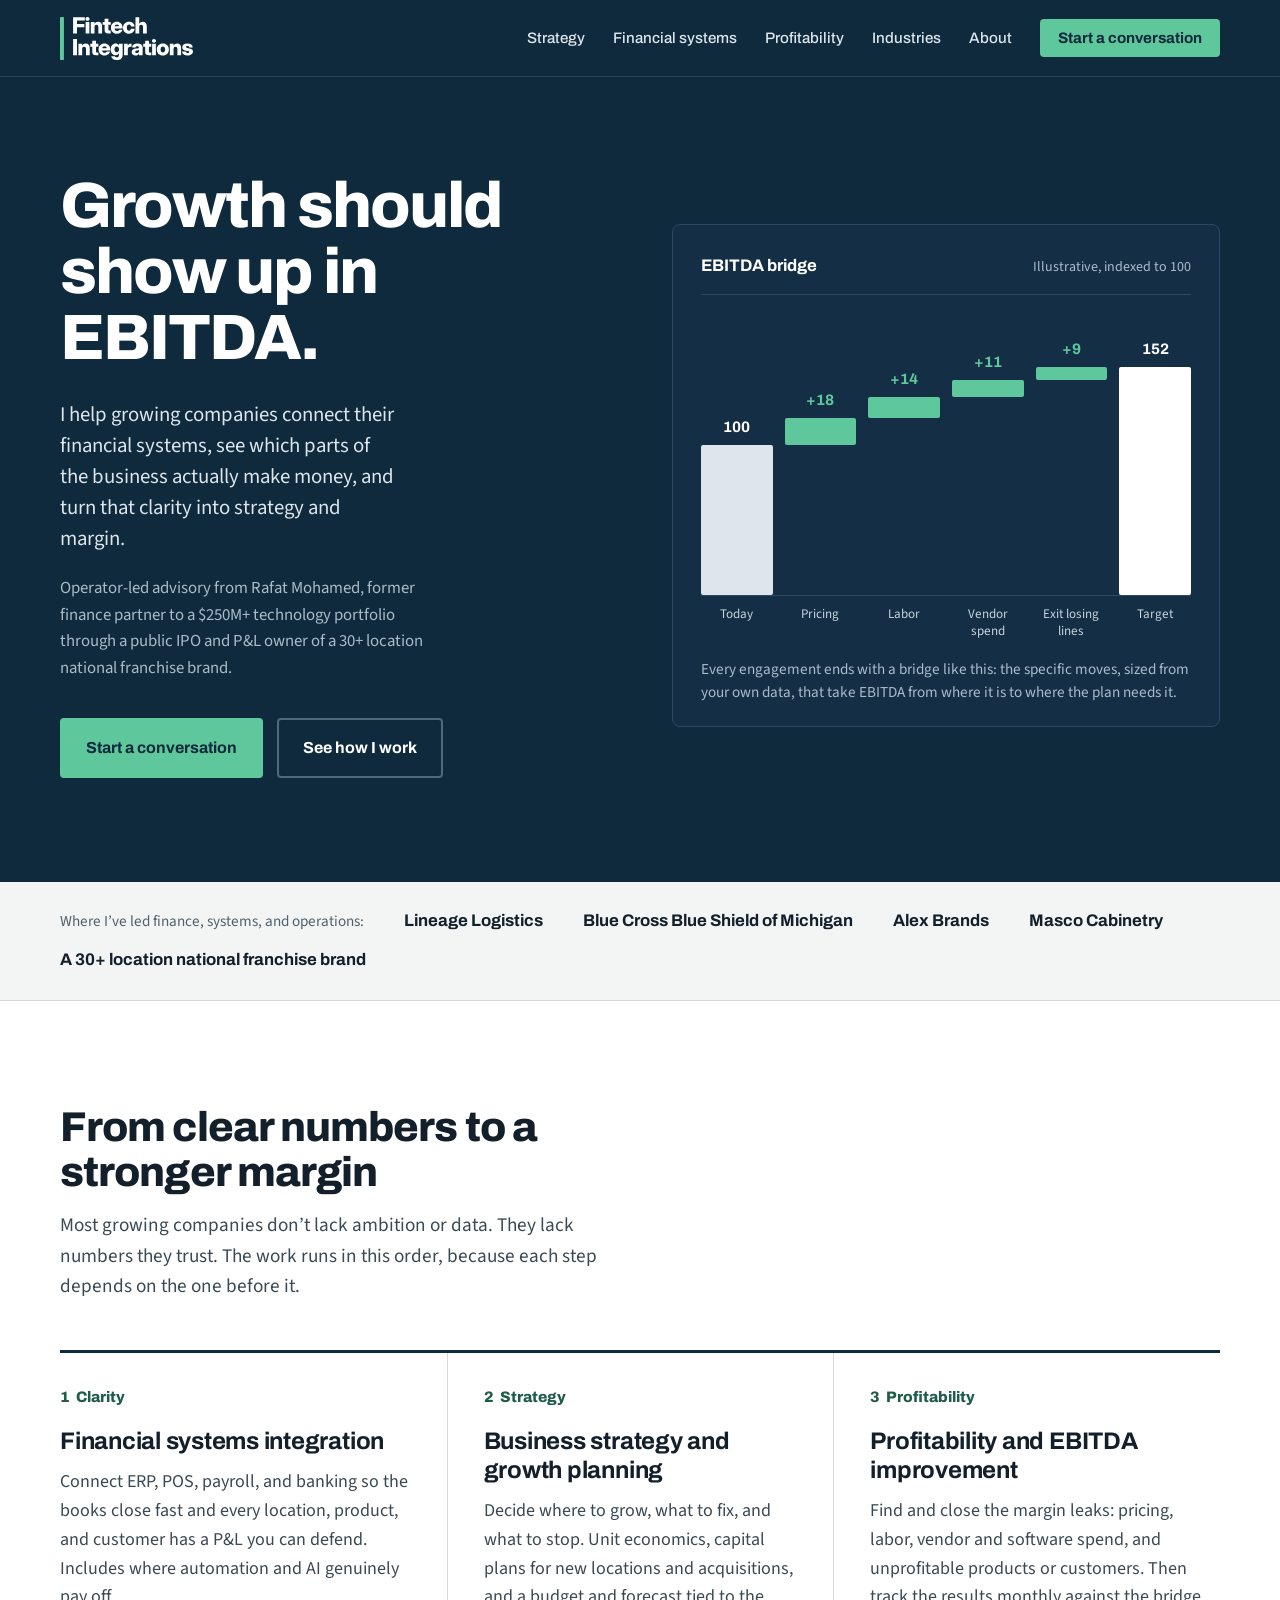
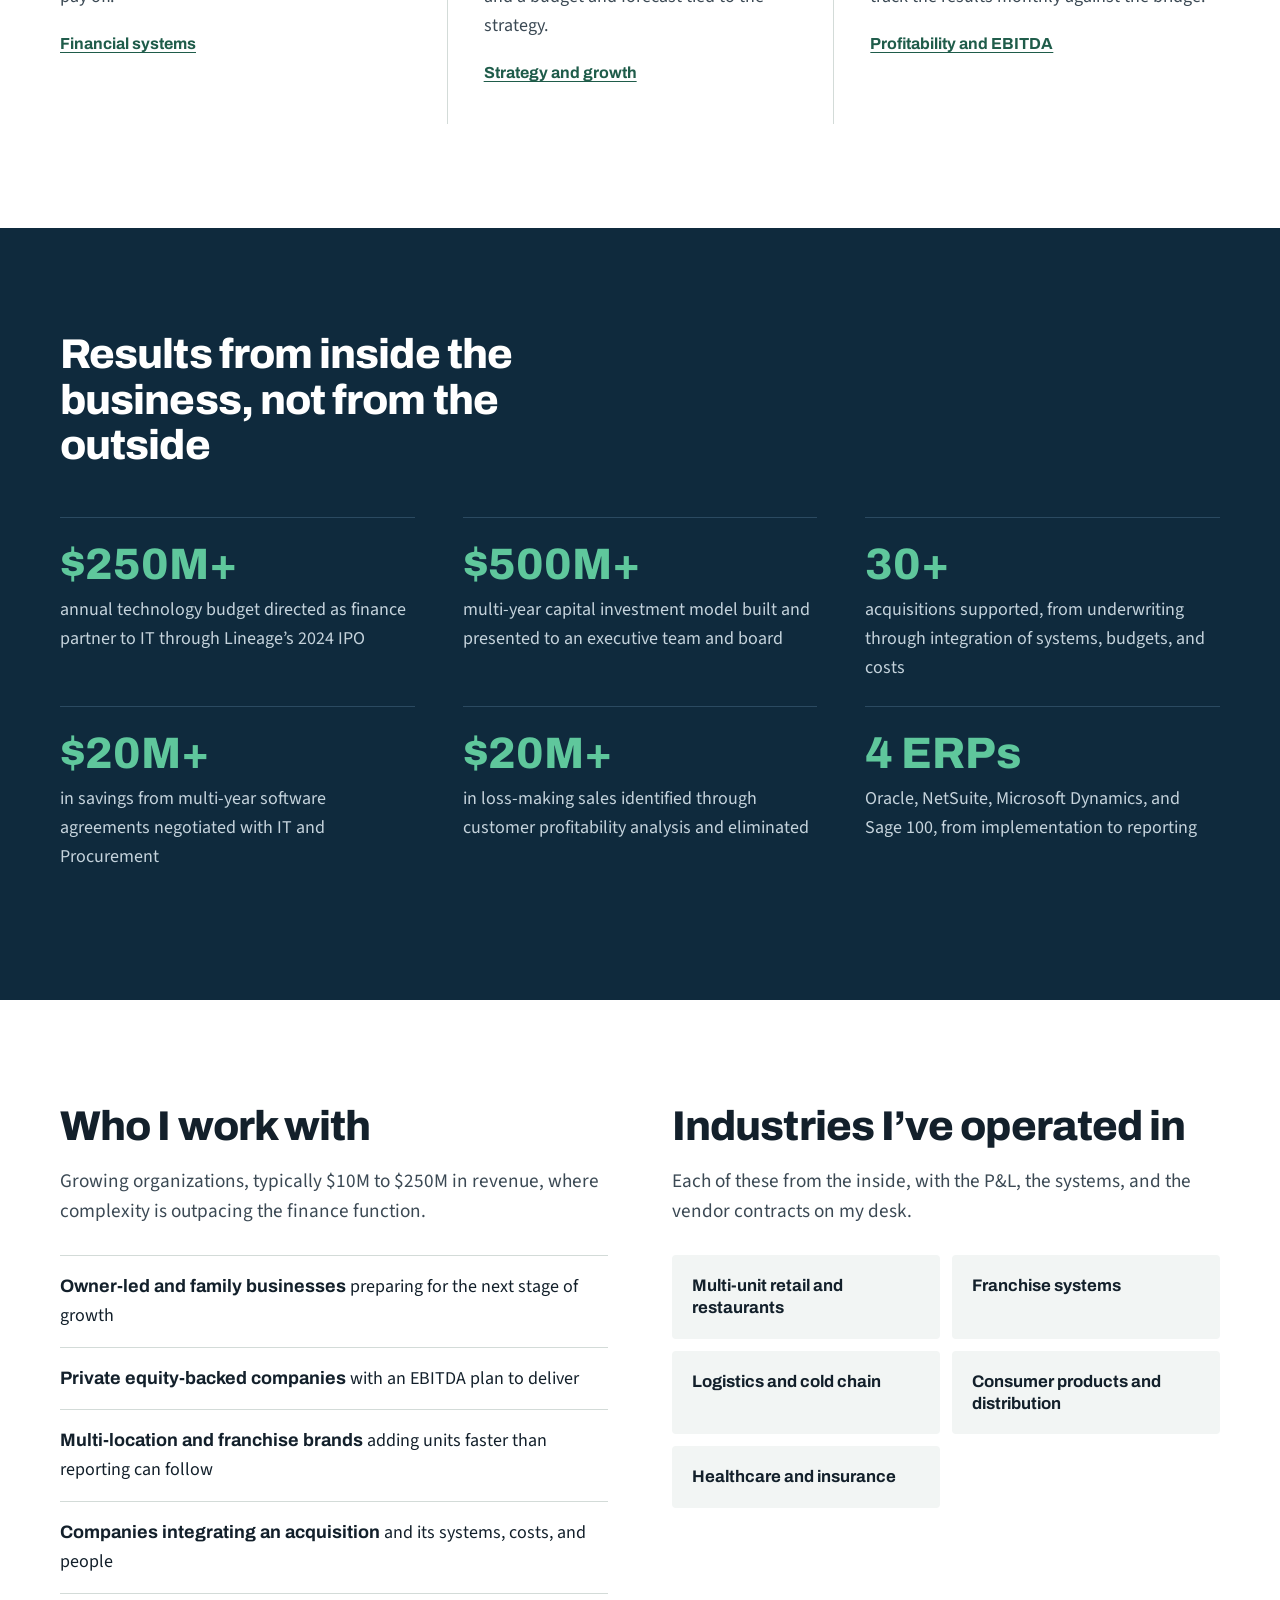
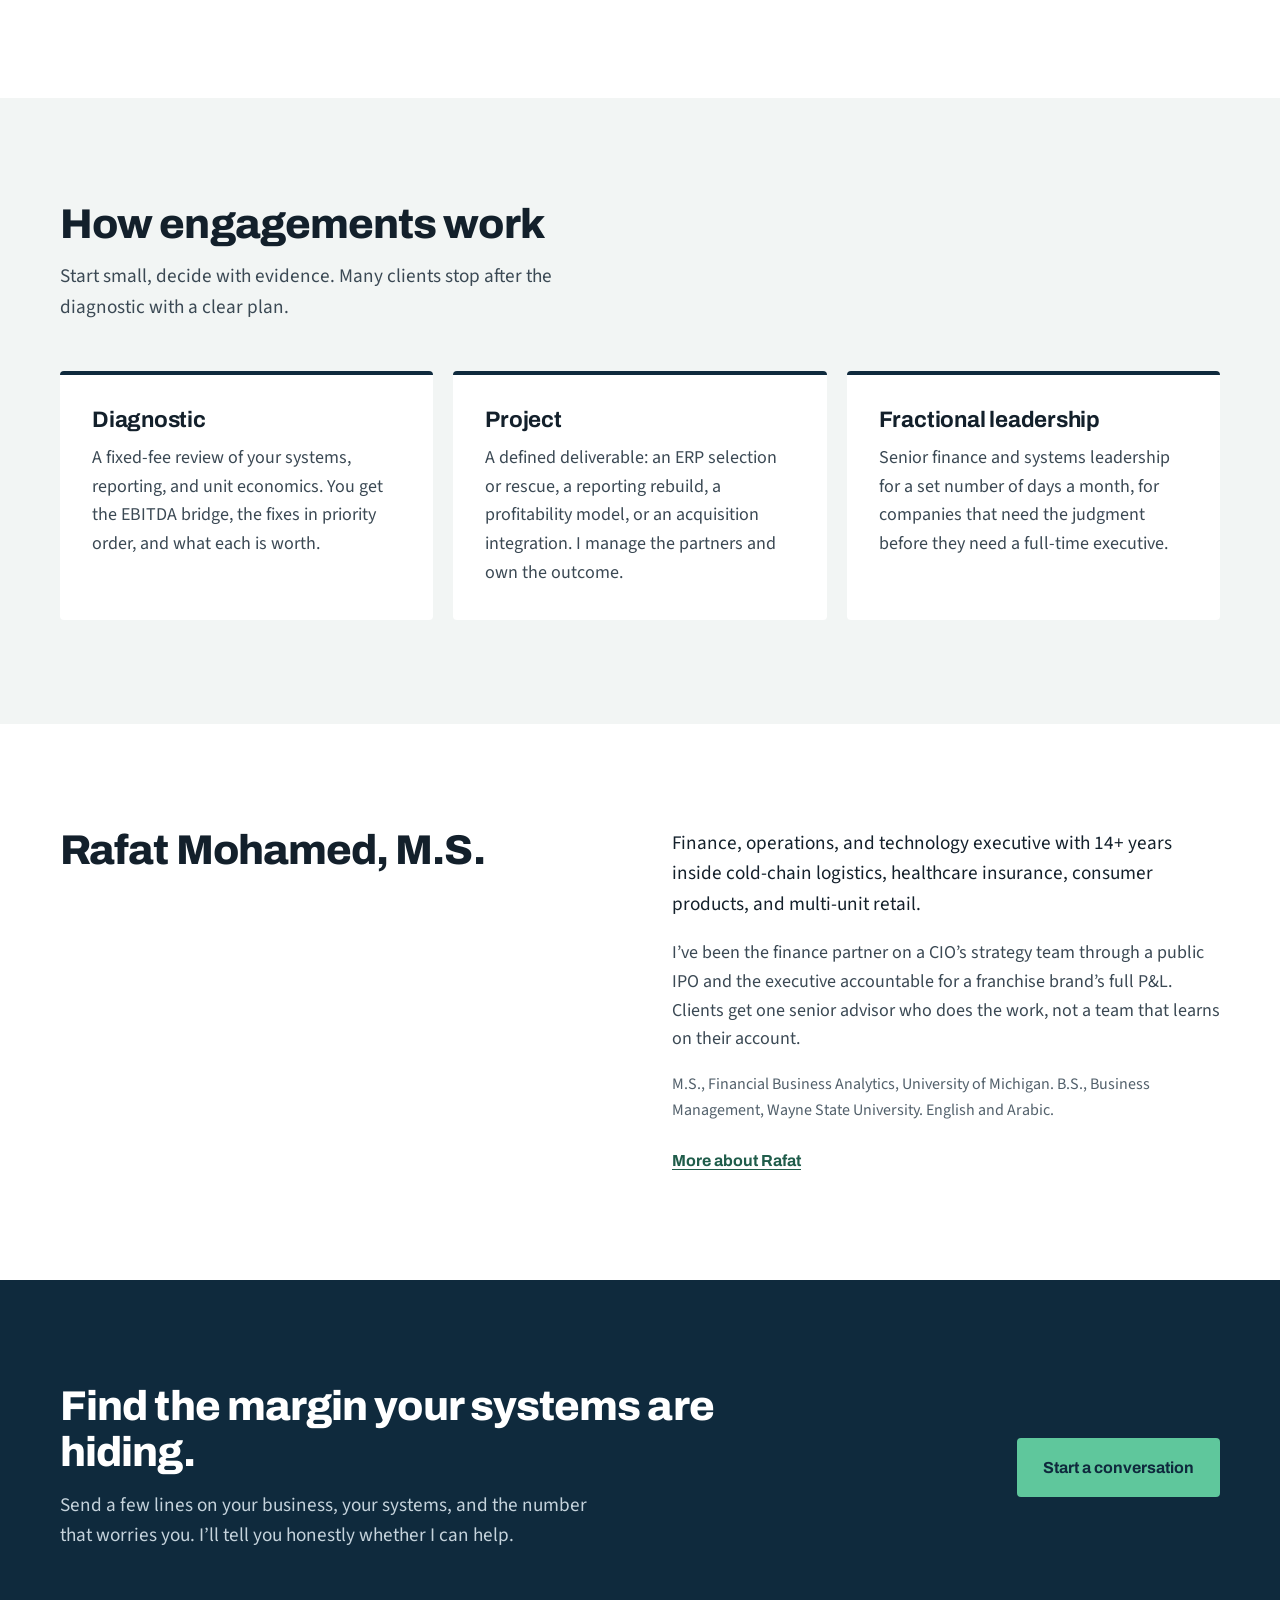
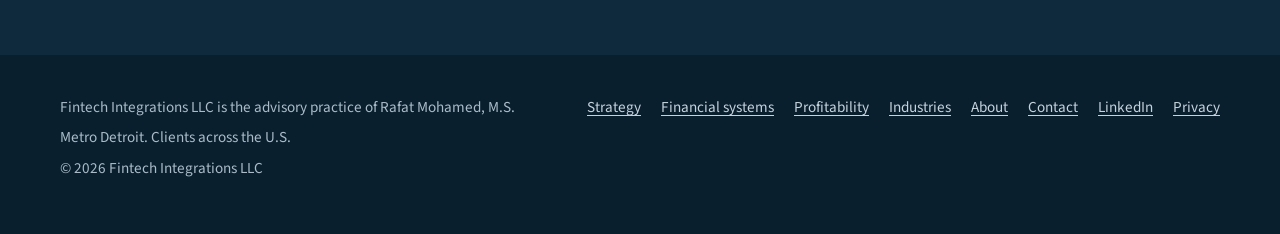
==== commit 53664b0f: "Add privacy policy page and fix footer copyright line Co-Authored-By: Claude Opus 5.5 <noreply@anthr" ====
--- a/index.html
+++ b/index.html
@@ -1,6 +1,12 @@
 <!doctype html>
 <html lang="en" class="no-js">
 <head>
+<script async src="https://www.googletagmanager.com/gtm.js?id=GTM-N2VRJG69"></script>
+<script>
+  window.dataLayer = window.dataLayer || [];
+  function gtag(){dataLayer.push(arguments);}
+  gtag('js', new Date());
+</script>
 <meta charset="utf-8">
 <meta name="viewport" content="width=device-width, initial-scale=1">
 <title>EBITDA Improvement, Financial Systems, and Strategy for Growing Companies | Fintech Integrations</title>
@@ -289,7 +295,7 @@
     <div>
       <p>Fintech Integrations LLC is the advisory practice of Rafat Mohamed, M.S.</p>
       <p>Metro Detroit. Clients across the U.S.</p>
-      <p>&copy; 2026 Fintech Integrations<copy; 2026 Fintech Integrations LLC</p>
+      <p>&copy; 2026 Fintech Integrations LLC</p>
     </div>
     <ul>
       <li><a href="/services/strategy-growth/">Strategy</a></li>
@@ -299,6 +305,7 @@
       <li><a href="/about/">About</a></li>
       <li><a href="/contact/">Contact</a></li>
       <li><a href="https://www.linkedin.com/in/rafat-mohamed/" rel="me">LinkedIn</a></li>
+      <li><a href="/privacy/">Privacy</a></li>
     </ul>
   </div>
 </footer>
--- a/assets/styles.css
+++ b/assets/styles.css
@@ -196,6 +196,15 @@
 .industry p { color: var(--body); margin: 0 0 12px; }
 @media (max-width: 760px) { .industry { grid-template-columns: 1fr; } }
 
+/* Legal pages */
+.legal { max-width: 70ch; }
+.legal h2 { font-size: 1.6rem; margin: 48px 0 14px; }
+.legal h2:first-child { margin-top: 0; }
+.legal h3 { font-size: 1.15rem; margin: 24px 0 8px; }
+.legal p, .legal li { color: var(--body); }
+.legal-list { padding-left: 1.2em; margin: 0 0 1em; }
+.legal-list li { margin-bottom: 0.6em; }
+
 /* FAQ */
 .faq { max-width: 820px; border-top: 3px solid var(--navy); }
 .faq details { padding: 20px 0; border-bottom: 1px solid var(--line); }
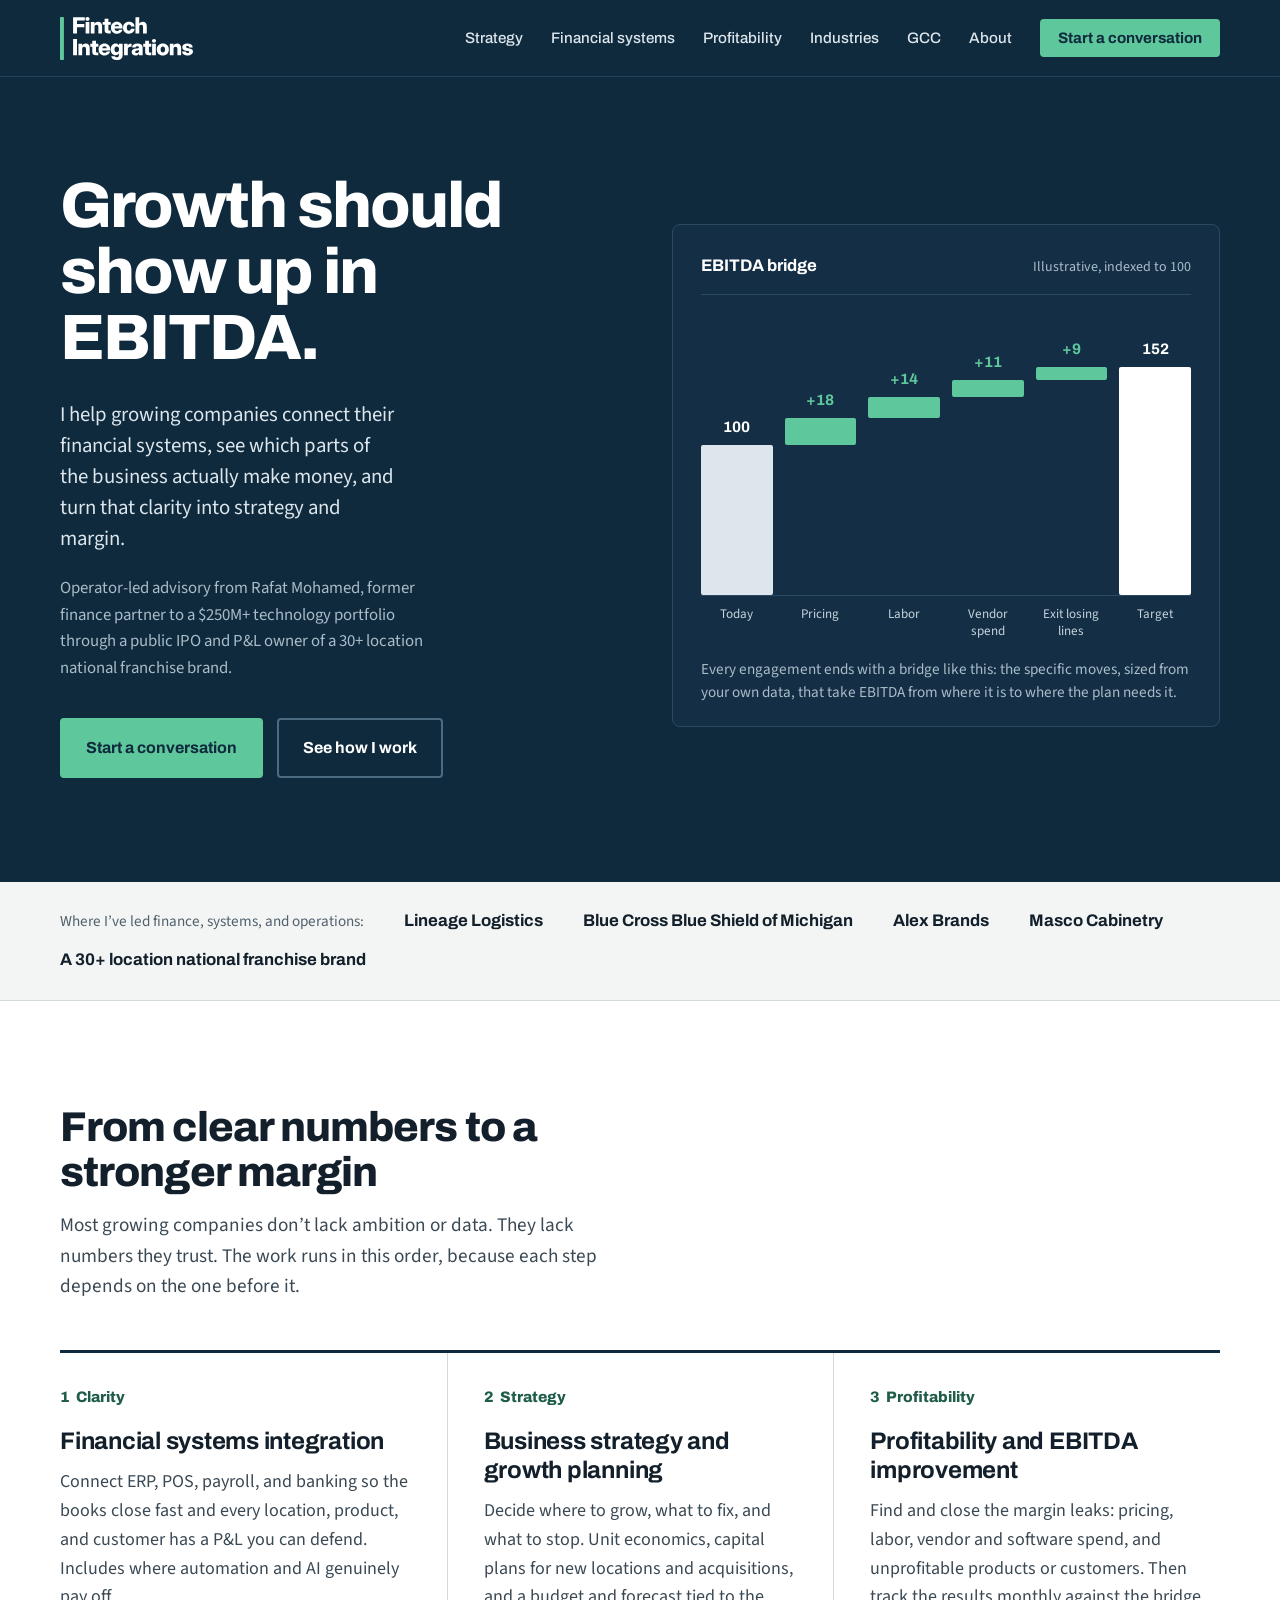
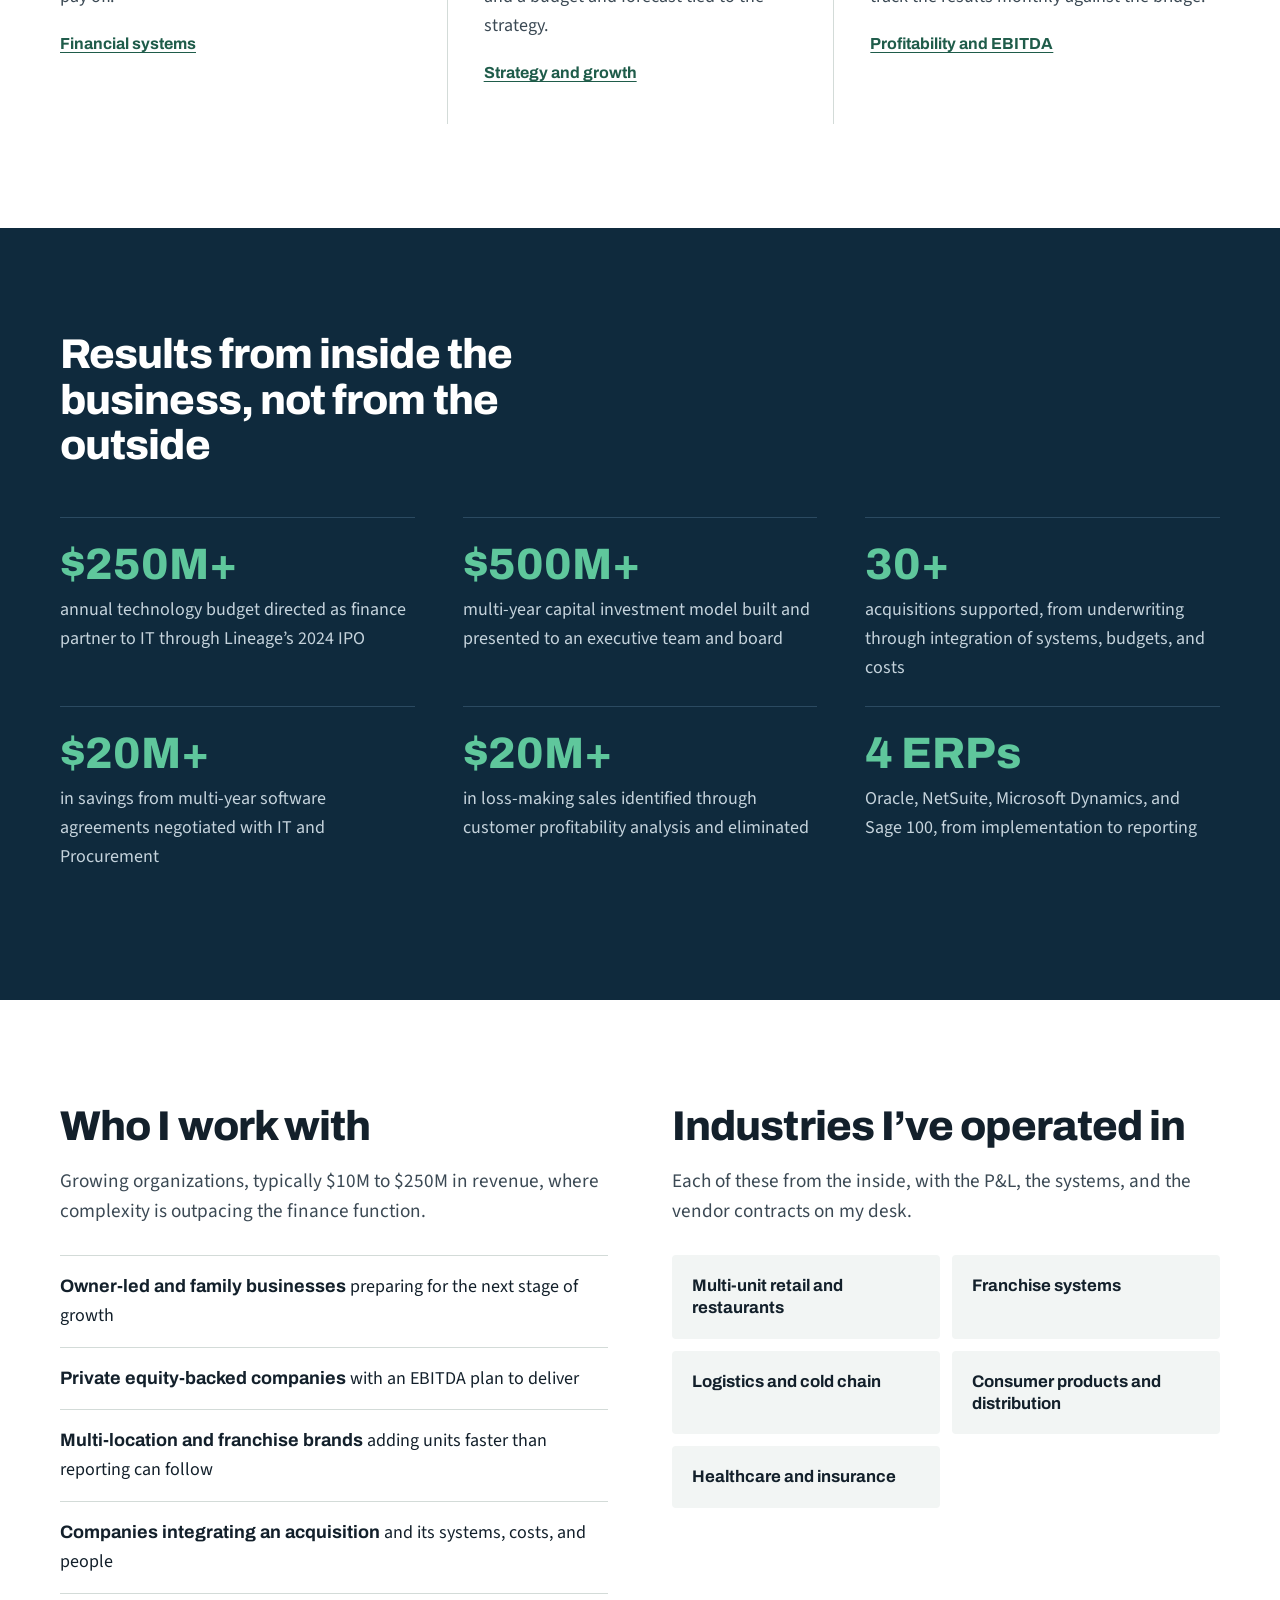
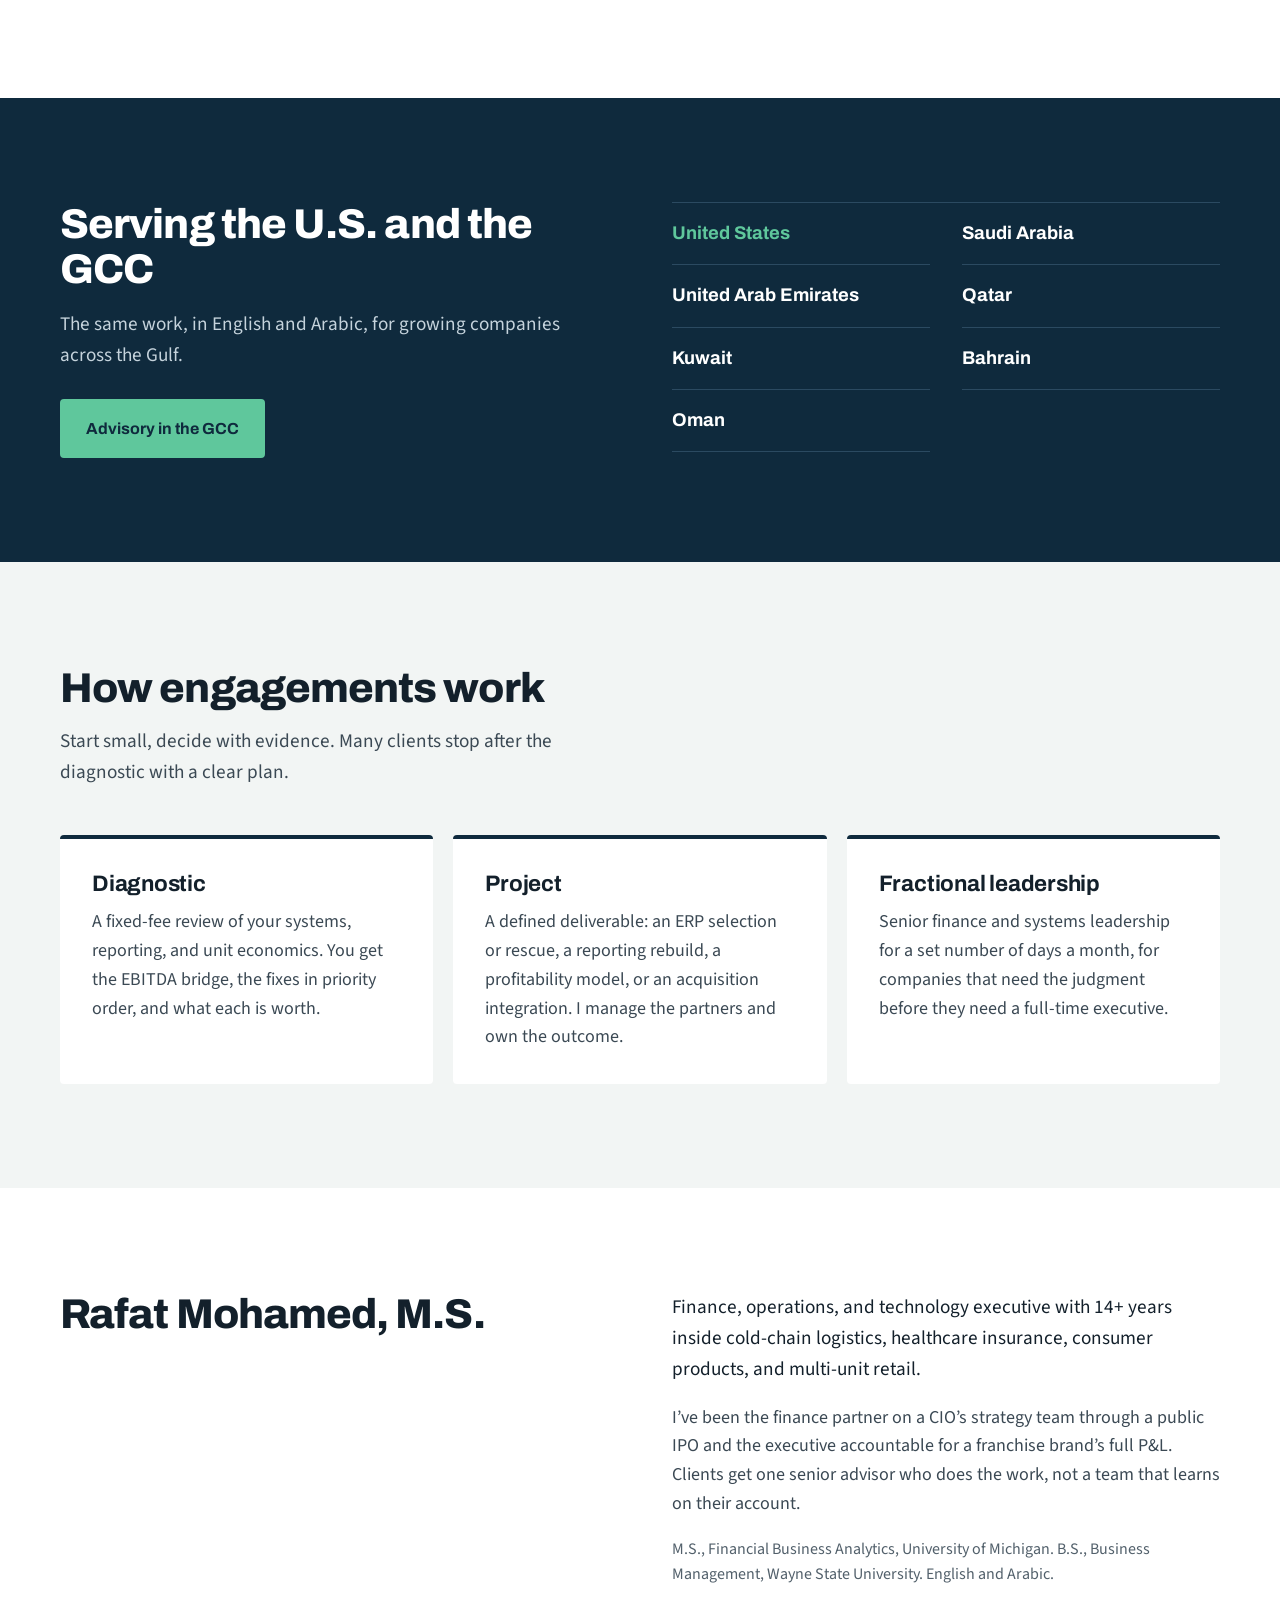
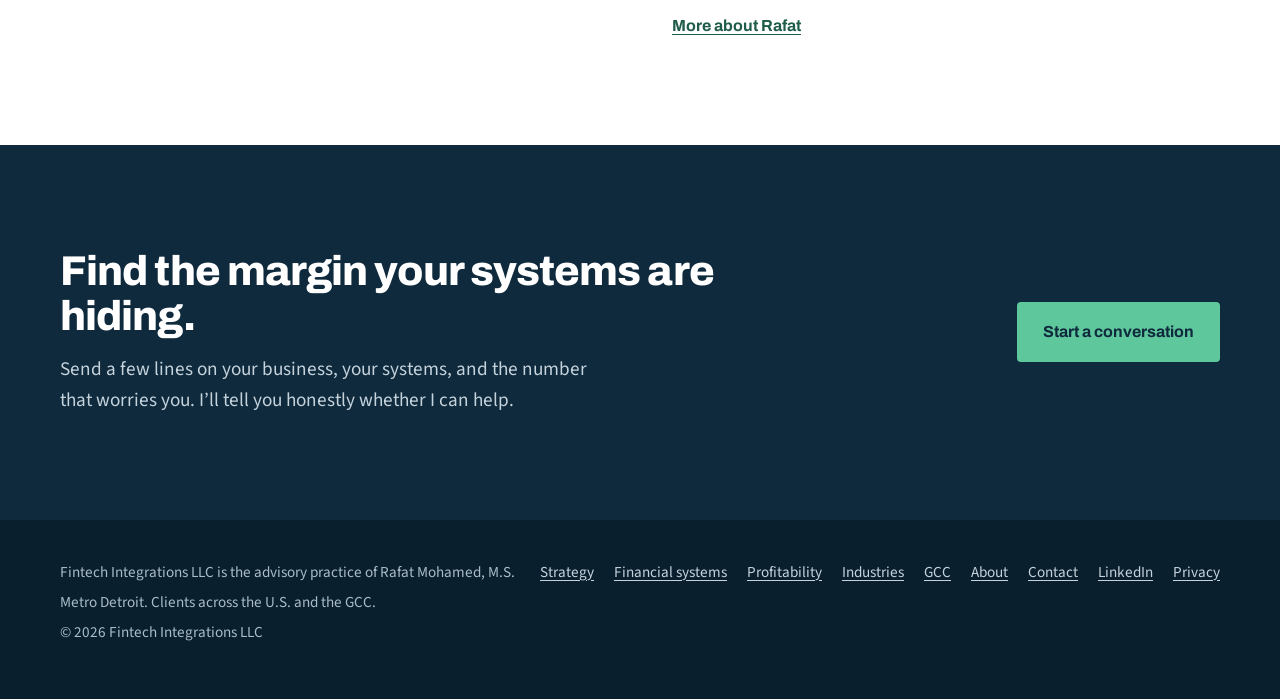
==== commit 90afa1e0: "Add GCC coverage: new GCC page, country field, and regional service areas Co-Authored-By: Claude Opu" ====
--- a/index.html
+++ b/index.html
@@ -10,12 +10,12 @@
 <meta charset="utf-8">
 <meta name="viewport" content="width=device-width, initial-scale=1">
 <title>EBITDA Improvement, Financial Systems, and Strategy for Growing Companies | Fintech Integrations</title>
-<meta name="description" content="Operator-led advisory for growing companies: financial systems integration, business strategy, and profitability and EBITDA improvement. Rafat Mohamed, metro Detroit.">
+<meta name="description" content="Operator-led advisory for growing companies: financial systems integration, business strategy, and profitability and EBITDA improvement. Serving the U.S. and the GCC from metro Detroit.">
 <link rel="canonical" href="https://fintechintegration.com/">
 <meta property="og:type" content="website">
 <meta property="og:site_name" content="Fintech Integrations">
 <meta property="og:title" content="Growth should show up in EBITDA">
-<meta property="og:description" content="Operator-led advisory for growing companies: financial systems integration, business strategy, and profitability and EBITDA improvement. Rafat Mohamed, metro Detroit.">
+<meta property="og:description" content="Operator-led advisory for growing companies: financial systems integration, business strategy, and profitability and EBITDA improvement. Serving the U.S. and the GCC from metro Detroit.">
 <meta property="og:url" content="https://fintechintegration.com/">
 <meta property="og:image" content="https://fintechintegration.com/assets/og-image.png">
 <meta name="twitter:card" content="summary_large_image">
@@ -49,10 +49,36 @@
         "addressRegion": "MI",
         "addressCountry": "US"
       },
-      "areaServed": {
-        "@type": "Country",
-        "name": "United States"
-      },
+      "areaServed": [
+        {
+          "@type": "Country",
+          "name": "United States"
+        },
+        {
+          "@type": "Country",
+          "name": "Saudi Arabia"
+        },
+        {
+          "@type": "Country",
+          "name": "United Arab Emirates"
+        },
+        {
+          "@type": "Country",
+          "name": "Qatar"
+        },
+        {
+          "@type": "Country",
+          "name": "Kuwait"
+        },
+        {
+          "@type": "Country",
+          "name": "Bahrain"
+        },
+        {
+          "@type": "Country",
+          "name": "Oman"
+        }
+      ],
       "founder": {
         "@id": "https://fintechintegration.com/#rafat"
       },
@@ -123,6 +149,7 @@
         <li><a href="/services/financial-systems/">Financial systems</a></li>
         <li><a href="/services/profitability-ebitda/">Profitability</a></li>
         <li><a href="/industries/">Industries</a></li>
+        <li><a href="/gcc/">GCC</a></li>
         <li><a href="/about/">About</a></li>
         <li><a class="nav-cta" href="/contact/">Start a conversation</a></li>
       </ul>
@@ -244,6 +271,25 @@
     </div>
   </section>
 
+  <section class="dark section" aria-labelledby="region-h">
+    <div class="wrap split">
+      <div>
+        <h2 id="region-h" style="margin-bottom: 16px;">Serving the U.S. and the GCC</h2>
+        <p style="font-size: 1.2rem; color: var(--on-navy-2); margin-bottom: 28px;">The same work, in English and Arabic, for growing companies across the Gulf.</p>
+        <a class="button" href="/gcc/">Advisory in the GCC</a>
+      </div>
+      <ul class="region-list">
+        <li>United States</li>
+        <li>Saudi Arabia</li>
+        <li>United Arab Emirates</li>
+        <li>Qatar</li>
+        <li>Kuwait</li>
+        <li>Bahrain</li>
+        <li>Oman</li>
+      </ul>
+    </div>
+  </section>
+
   <section class="mist section" id="how" aria-labelledby="how-h">
     <div class="wrap">
       <div class="intro">
@@ -294,7 +340,7 @@
   <div class="wrap">
     <div>
       <p>Fintech Integrations LLC is the advisory practice of Rafat Mohamed, M.S.</p>
-      <p>Metro Detroit. Clients across the U.S.</p>
+      <p>Metro Detroit. Clients across the U.S. and the GCC.</p>
       <p>&copy; 2026 Fintech Integrations LLC</p>
     </div>
     <ul>
@@ -302,6 +348,7 @@
       <li><a href="/services/financial-systems/">Financial systems</a></li>
       <li><a href="/services/profitability-ebitda/">Profitability</a></li>
       <li><a href="/industries/">Industries</a></li>
+      <li><a href="/gcc/">GCC</a></li>
       <li><a href="/about/">About</a></li>
       <li><a href="/contact/">Contact</a></li>
       <li><a href="https://www.linkedin.com/in/rafat-mohamed/" rel="me">LinkedIn</a></li>
--- a/assets/styles.css
+++ b/assets/styles.css
@@ -73,7 +73,7 @@
 .site-nav a:hover, .site-nav a[aria-current="page"] { color: #fff; text-decoration: underline; text-underline-offset: 6px; }
 .site-nav a.nav-cta { background: var(--accent); color: var(--navy); font-weight: 700; padding: 11px 18px; border-radius: 4px; text-decoration: none; }
 .site-nav a.nav-cta:hover { background: #7AD4AE; color: var(--navy); }
-@media (max-width: 900px) {
+@media (max-width: 1100px) {
   .nav-toggle { display: inline-block; }
   .site-nav { display: none; width: 100%; padding: 4px 0 20px; }
   .site-nav.is-open { display: block; }
@@ -151,6 +151,12 @@
 .results .figure { font-family: var(--head); font-weight: 800; font-size: 2.75rem; line-height: 1; color: var(--accent); margin-bottom: 10px; font-variant-numeric: tabular-nums; }
 .results p { margin: 0; color: var(--on-navy-2); }
 
+/* Region list */
+.region-list { list-style: none; margin: 0; padding: 0; display: grid; grid-template-columns: repeat(2, minmax(0, 1fr)); gap: 0 32px; border-top: 1px solid var(--navy-line); }
+.region-list li { padding: 16px 0; border-bottom: 1px solid var(--navy-line); font-family: var(--head); font-weight: 700; font-size: 1.15rem; color: #fff; }
+.region-list li:first-child { color: var(--accent); }
+@media (max-width: 480px) { .region-list { grid-template-columns: 1fr; } }
+
 /* Two-column layouts */
 .split { display: grid; grid-template-columns: repeat(auto-fit, minmax(min(100%, 460px), 1fr)); gap: 64px; align-items: start; }
 .split-wide { display: grid; grid-template-columns: repeat(auto-fit, minmax(min(100%, 520px), 1fr)); gap: 72px; align-items: start; }
@@ -196,6 +202,37 @@
 .industry p { color: var(--body); margin: 0 0 12px; }
 @media (max-width: 760px) { .industry { grid-template-columns: 1fr; } }
 
+/* Intake form */
+.sr-only { position: absolute; width: 1px; height: 1px; overflow: hidden; clip: rect(0 0 0 0); white-space: nowrap; }
+.intake-layout { display: grid; grid-template-columns: minmax(0, 1.6fr) minmax(0, 1fr); gap: 72px; align-items: start; }
+@media (max-width: 960px) { .intake-layout { grid-template-columns: 1fr; gap: 56px; } }
+.intake fieldset { border: 0; padding: 0; margin: 0 0 36px; }
+.intake legend { font-family: var(--head); font-weight: 700; font-size: 1.2rem; padding: 0 0 12px; margin-bottom: 18px; border-bottom: 3px solid var(--navy); width: 100%; }
+.field-row { display: grid; grid-template-columns: repeat(2, minmax(0, 1fr)); gap: 0 20px; }
+@media (max-width: 600px) { .field-row { grid-template-columns: 1fr; } }
+.field { margin-bottom: 18px; }
+.field label, .label-text { display: block; font-family: var(--head); font-weight: 600; font-size: 0.95rem; margin-bottom: 6px; color: var(--ink); }
+.intake input[type="text"], .intake input[type="email"], .intake input[type="tel"], .intake select, .intake textarea {
+  width: 100%; font: inherit; font-size: 1rem; color: var(--ink); background: #fff;
+  border: 1px solid #A8B5BD; border-radius: 4px; padding: 11px 12px; min-height: 46px;
+}
+.intake textarea { resize: vertical; line-height: 1.5; }
+.intake select { appearance: auto; }
+.intake input:focus-visible, .intake select:focus-visible, .intake textarea:focus-visible { outline: 3px solid var(--accent); outline-offset: 1px; border-color: var(--navy); }
+.intake [aria-invalid="true"] { border-color: #B3261E; }
+.field-error { display: block; color: #B3261E; font-size: 0.9rem; margin-top: 4px; }
+.check-grid { display: grid; grid-template-columns: repeat(2, minmax(0, 1fr)); gap: 8px 20px; }
+@media (max-width: 600px) { .check-grid { grid-template-columns: 1fr; } }
+.check { display: flex; align-items: center; gap: 10px; min-height: 44px; font-size: 1rem; cursor: pointer; }
+.check input { width: 20px; height: 20px; margin: 0; accent-color: var(--spruce); flex: none; }
+.hp { position: absolute; left: -9999px; }
+.form-note { font-size: 0.95rem; color: var(--muted); margin: 0 0 20px; }
+.intake button[disabled] { opacity: 0.6; cursor: progress; }
+.form-status { margin-top: 18px; font-size: 1rem; }
+.form-status:empty { display: none; }
+.form-status.ok { padding: 18px 20px; background: #E3F2EB; border-left: 4px solid var(--spruce); color: var(--ink); }
+.form-status.err { padding: 18px 20px; background: #FBEAE8; border-left: 4px solid #B3261E; color: var(--ink); }
+
 /* Legal pages */
 .legal { max-width: 70ch; }
 .legal h2 { font-size: 1.6rem; margin: 48px 0 14px; }
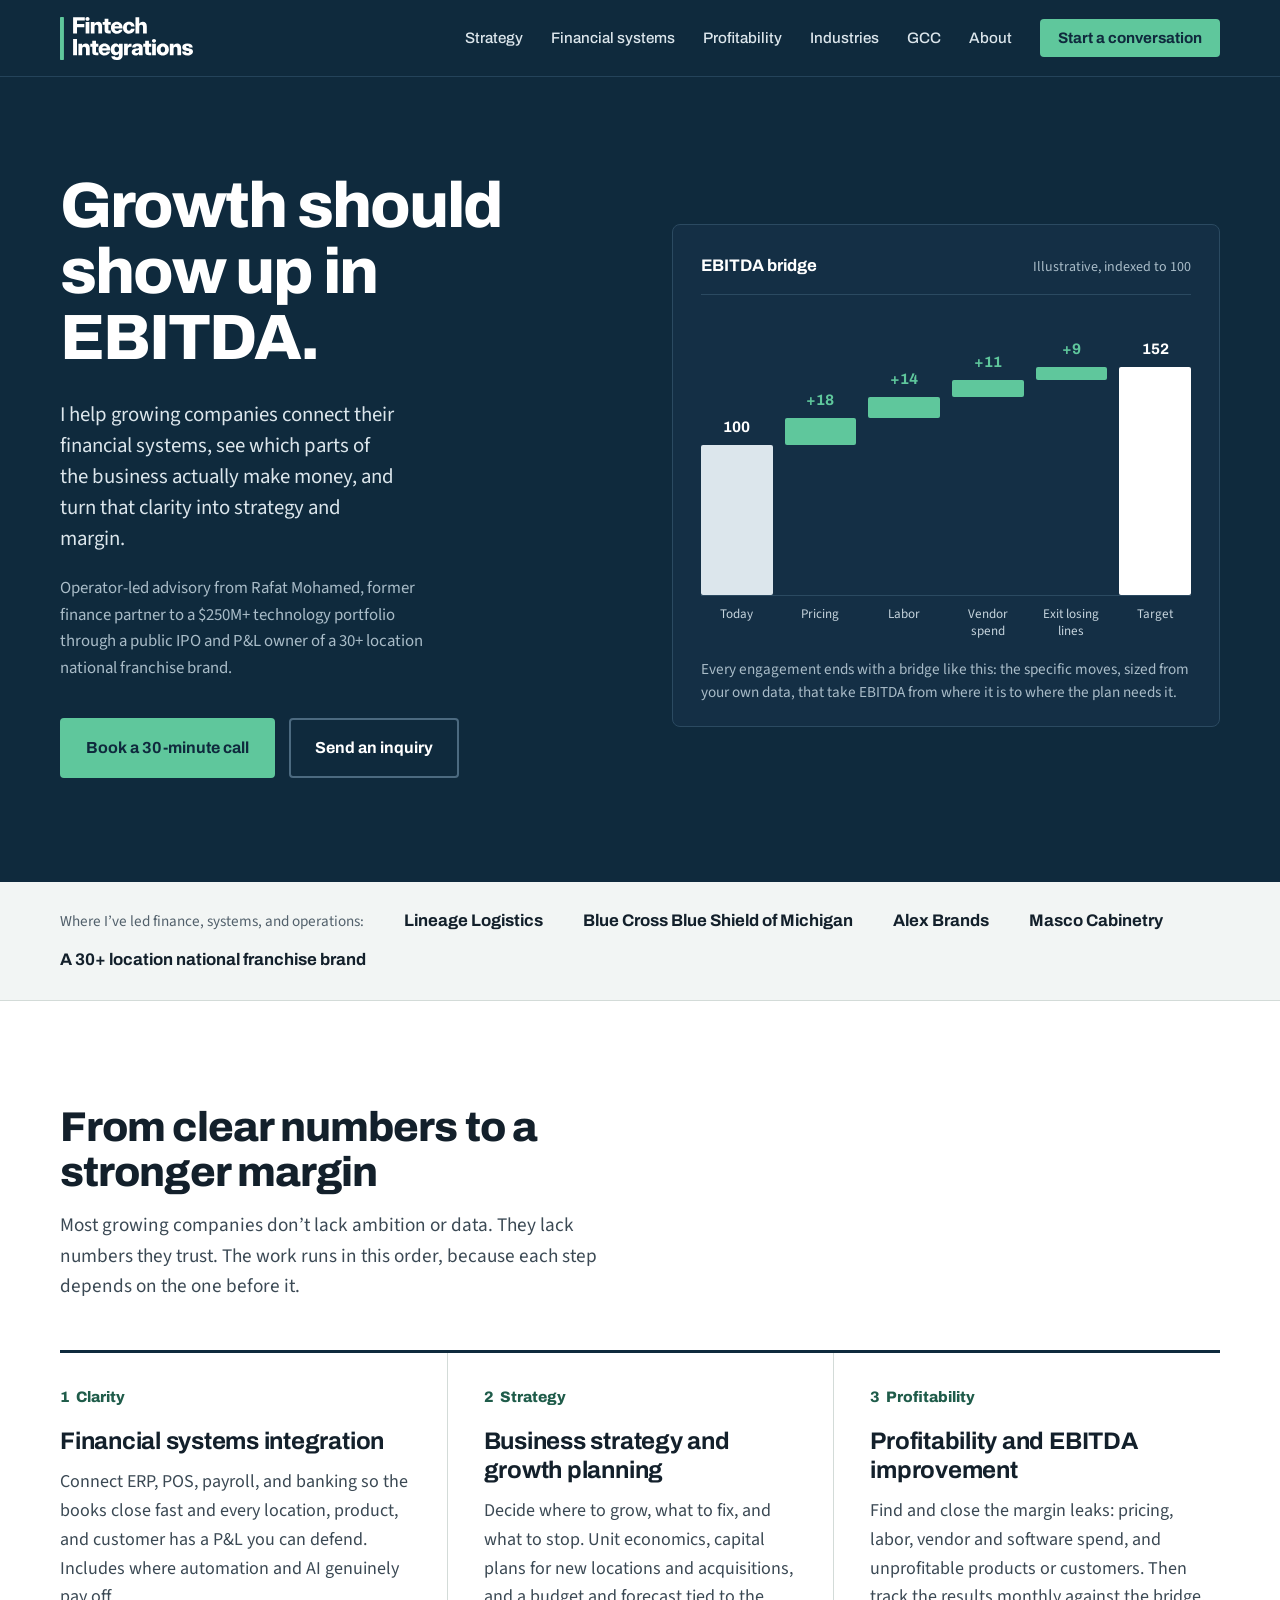
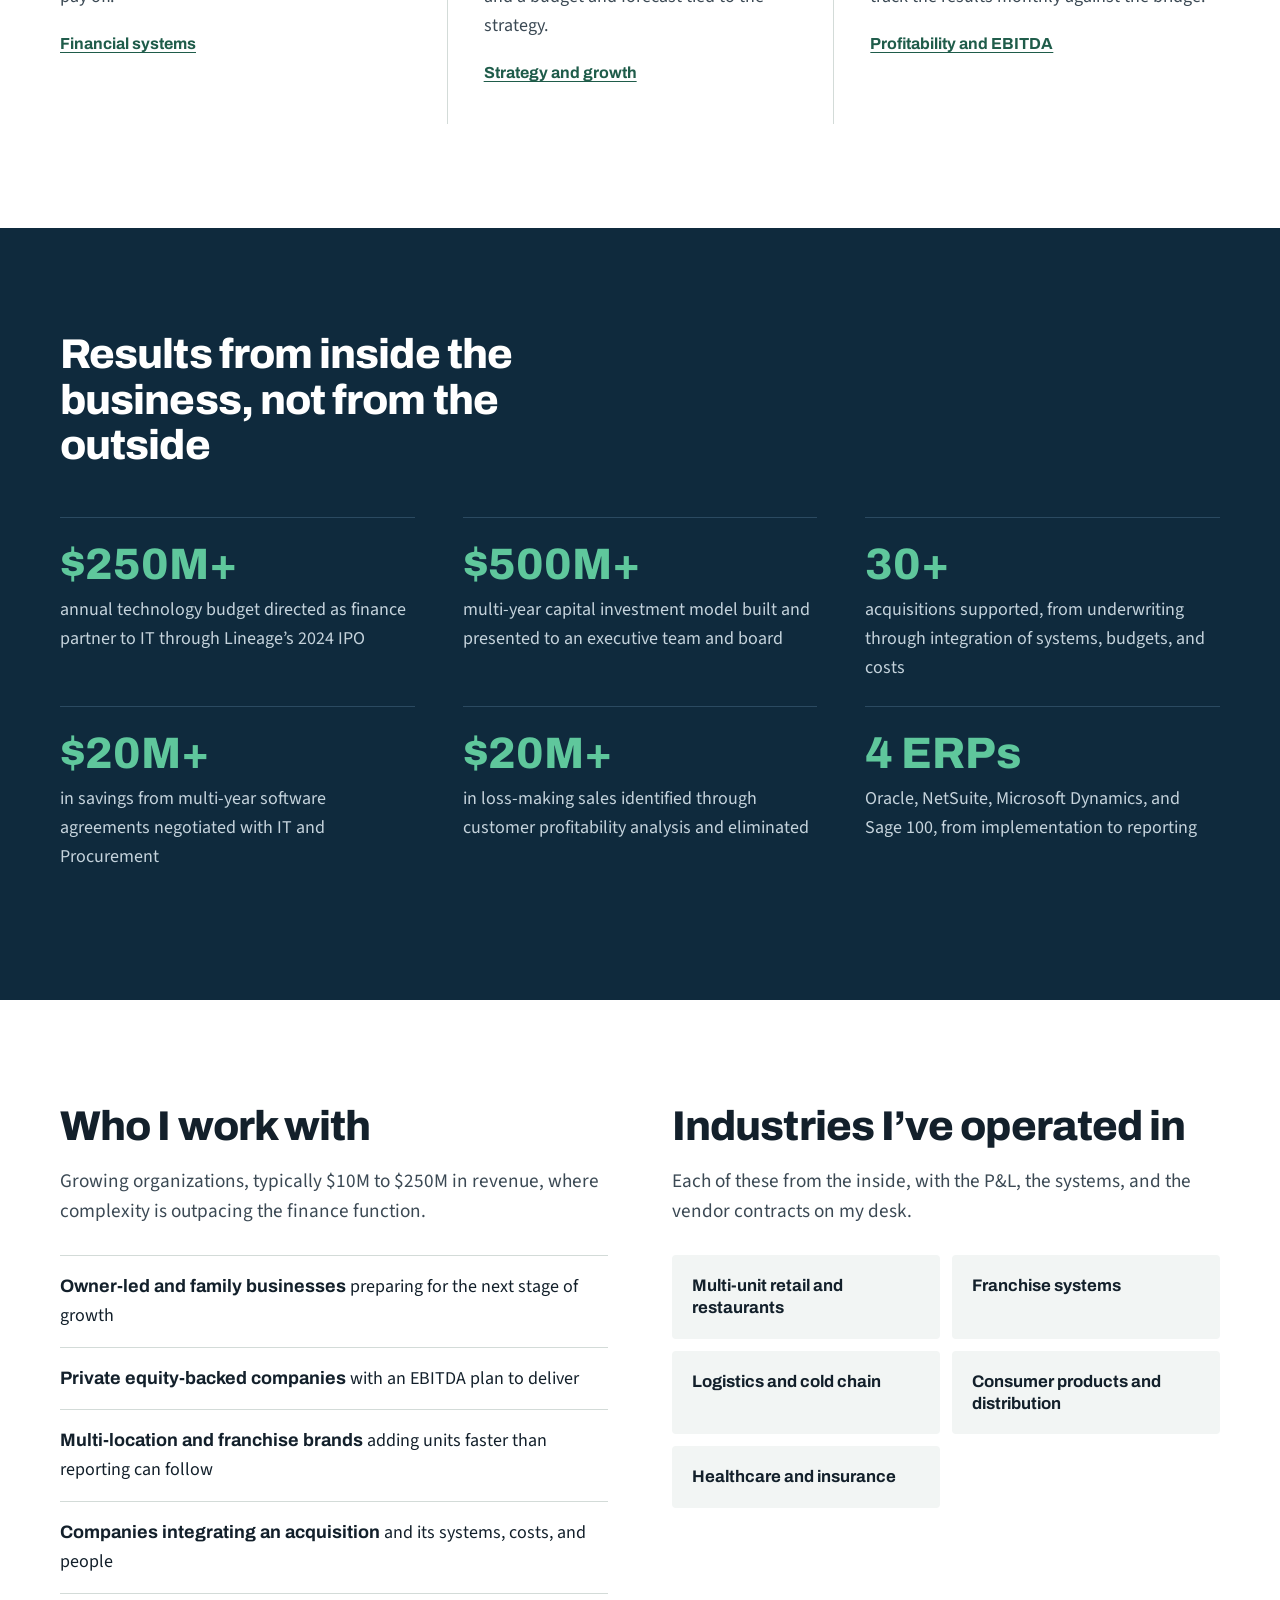
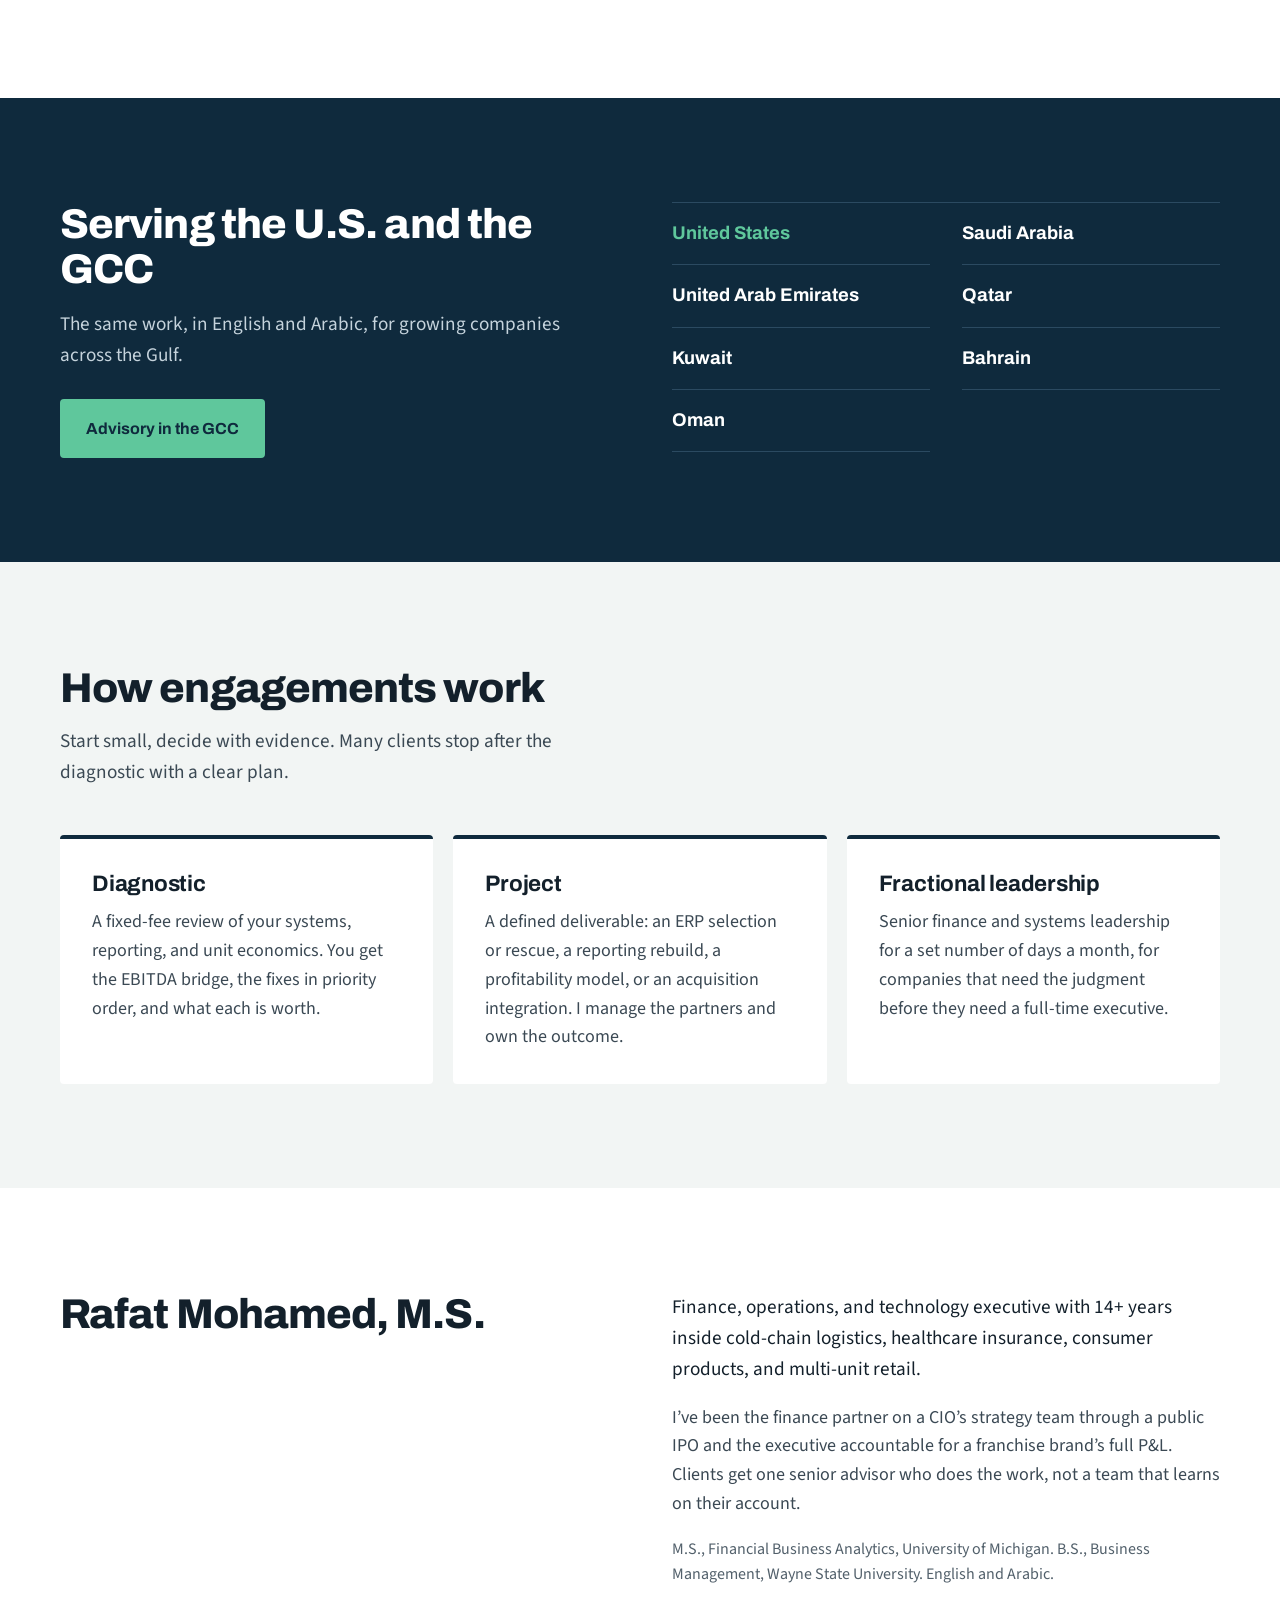
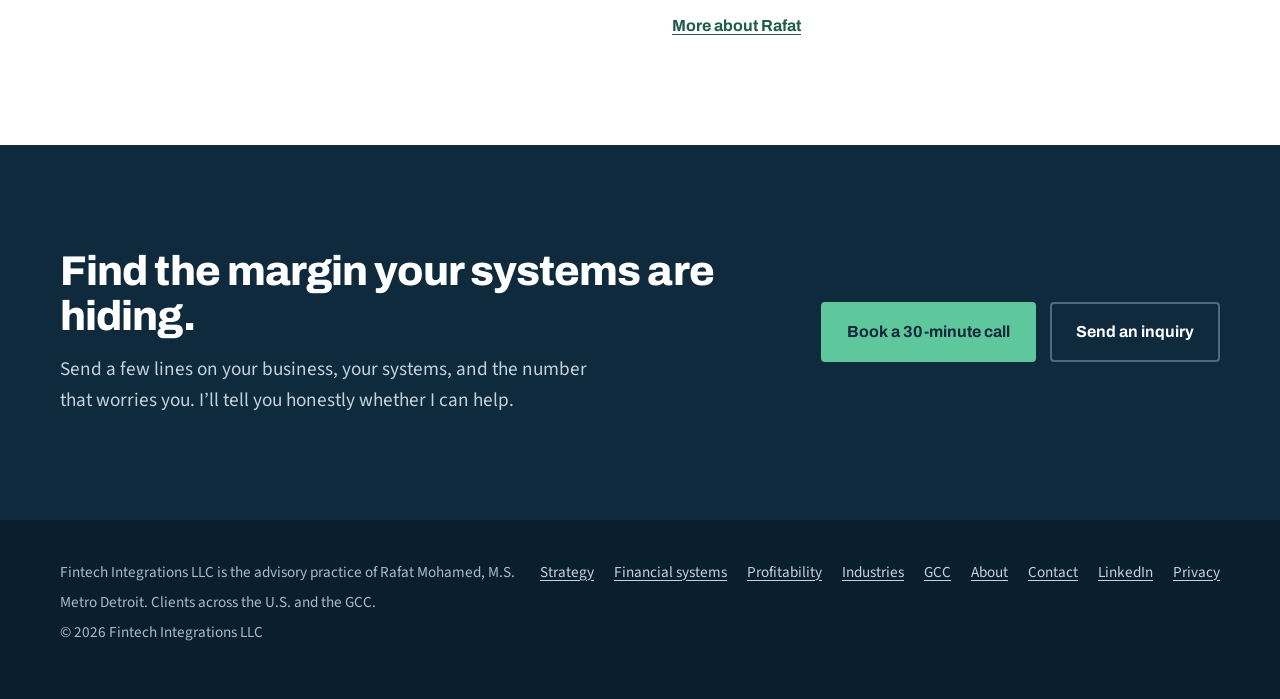
==== commit a77720c4: "Add booking buttons and lead tracking events Book a 30-minute call buttons in hero, CTA bands, conta" ====
--- a/index.html
+++ b/index.html
@@ -26,6 +26,7 @@
 <link rel="preconnect" href="https://fonts.gstatic.com" crossorigin>
 <link href="https://fonts.googleapis.com/css2?family=Archivo:wght@500;600;700;800&family=Source+Sans+3:wght@400;600&display=swap" rel="stylesheet">
 <link rel="stylesheet" href="/assets/styles.css">
+<link rel="alternate" type="text/markdown" title="LLM-friendly summary" href="/llms.txt">
 <script type="application/ld+json">
 {
   "@context": "https://schema.org",
@@ -165,8 +166,8 @@
         <p class="lede">I help growing companies connect their financial systems, see which parts of the business actually make money, and turn that clarity into strategy and margin.</p>
         <p class="sub">Operator-led advisory from Rafat Mohamed, former finance partner to a $250M+ technology portfolio through a public IPO and P&amp;L owner of a 30+ location national franchise brand.</p>
         <div class="actions">
-          <a class="button" href="/contact/">Start a conversation</a>
-          <a class="button ghost" href="#how">See how I work</a>
+          <a class="button" href="https://calendar.app.google/FNnxUF7bjHvso6iX9" target="_blank" rel="noopener" data-track="home_hero">Book a 30-minute call<span class="sr-only"> (opens in a new tab)</span></a>
+          <a class="button ghost" href="/contact/">Send an inquiry</a>
         </div>
       </div>
 
@@ -331,7 +332,10 @@
         <h2 id="cta">Find the margin your systems are hiding.</h2>
         <p>Send a few lines on your business, your systems, and the number that worries you. I&#8217;ll tell you honestly whether I can help.</p>
       </div>
-      <a class="button" href="/contact/">Start a conversation</a>
+      <div class="actions">
+        <a class="button" href="https://calendar.app.google/FNnxUF7bjHvso6iX9" target="_blank" rel="noopener" data-track="cta_band">Book a 30-minute call<span class="sr-only"> (opens in a new tab)</span></a>
+        <a class="button ghost" href="/contact/">Send an inquiry</a>
+      </div>
     </div>
   </section>
 </main>
--- a/assets/styles.css
+++ b/assets/styles.css
@@ -202,6 +202,10 @@
 .industry p { color: var(--body); margin: 0 0 12px; }
 @media (max-width: 760px) { .industry { grid-template-columns: 1fr; } }
 
+/* Booking box */
+.book-box { background: var(--navy); color: #fff; border-radius: 6px; padding: 28px; }
+.book-box p { color: var(--on-navy-2); }
+
 /* Intake form */
 .sr-only { position: absolute; width: 1px; height: 1px; overflow: hidden; clip: rect(0 0 0 0); white-space: nowrap; }
 .intake-layout { display: grid; grid-template-columns: minmax(0, 1.6fr) minmax(0, 1fr); gap: 72px; align-items: start; }
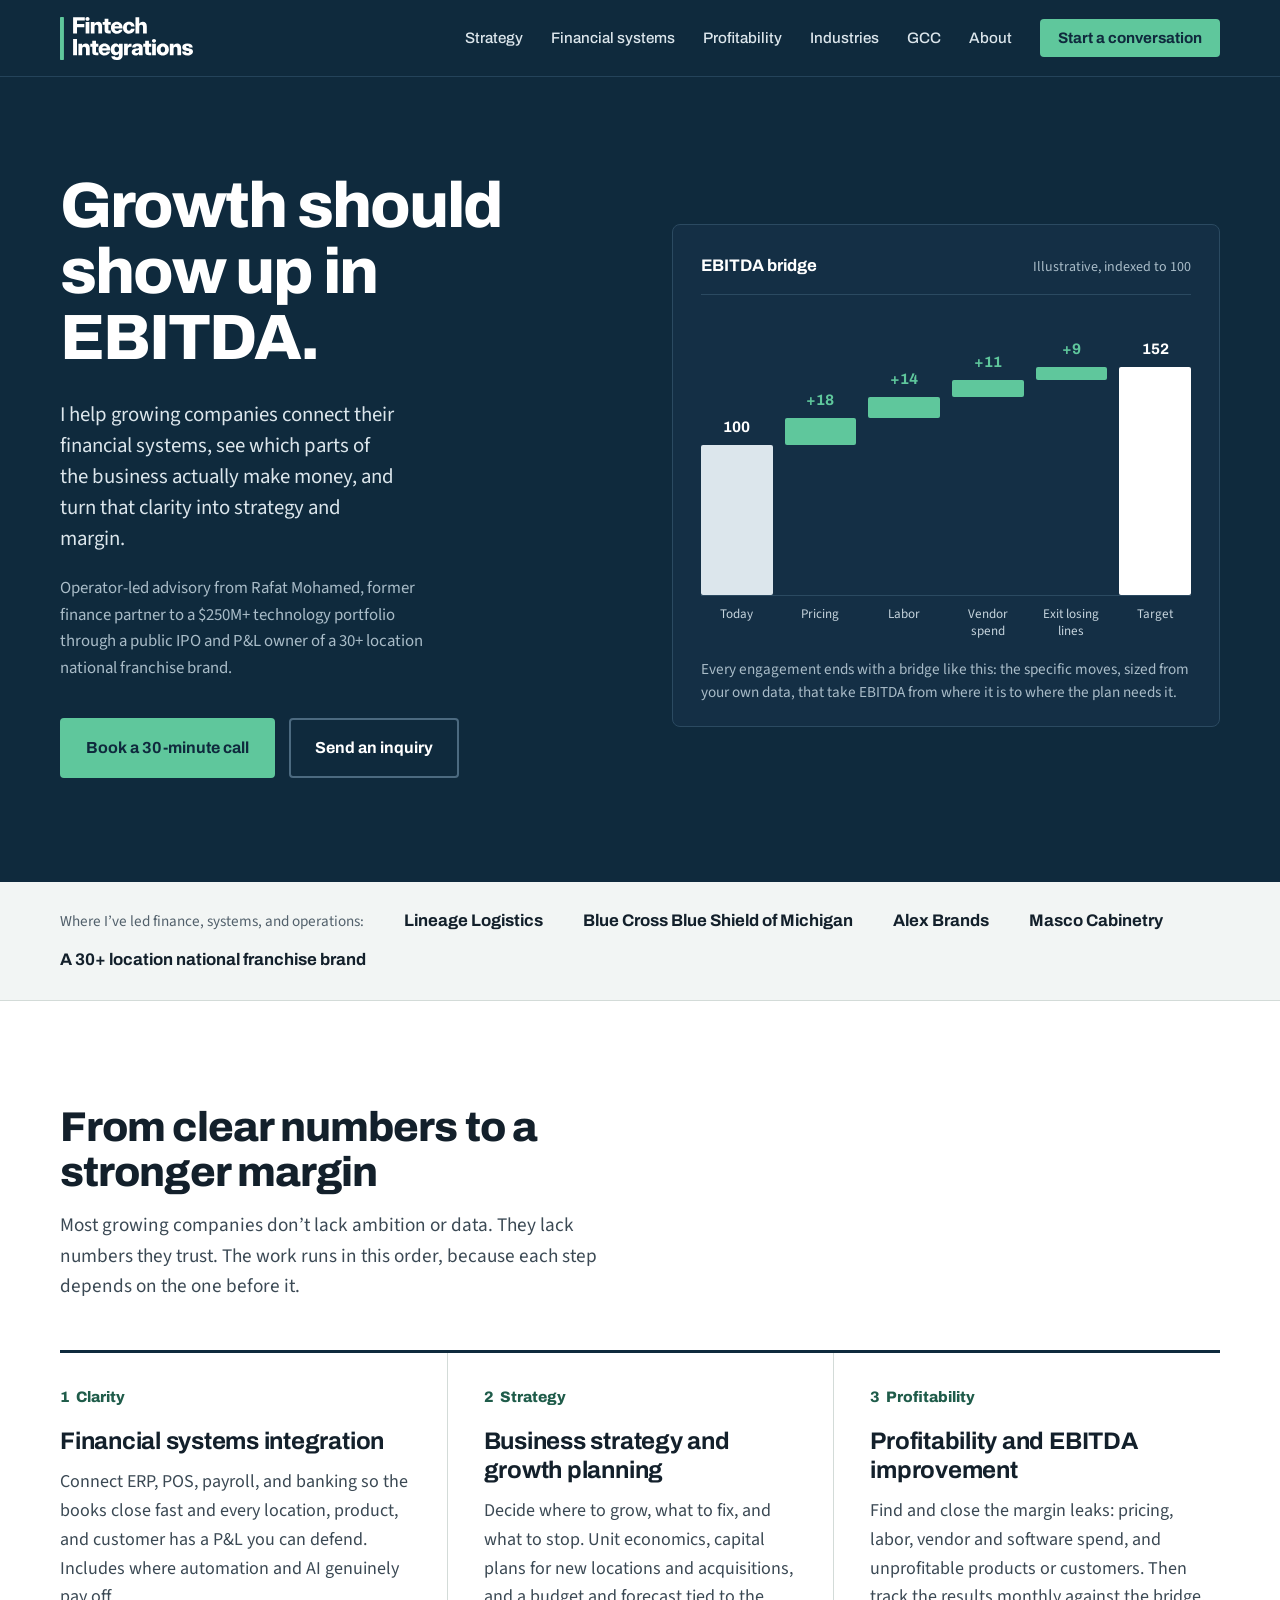
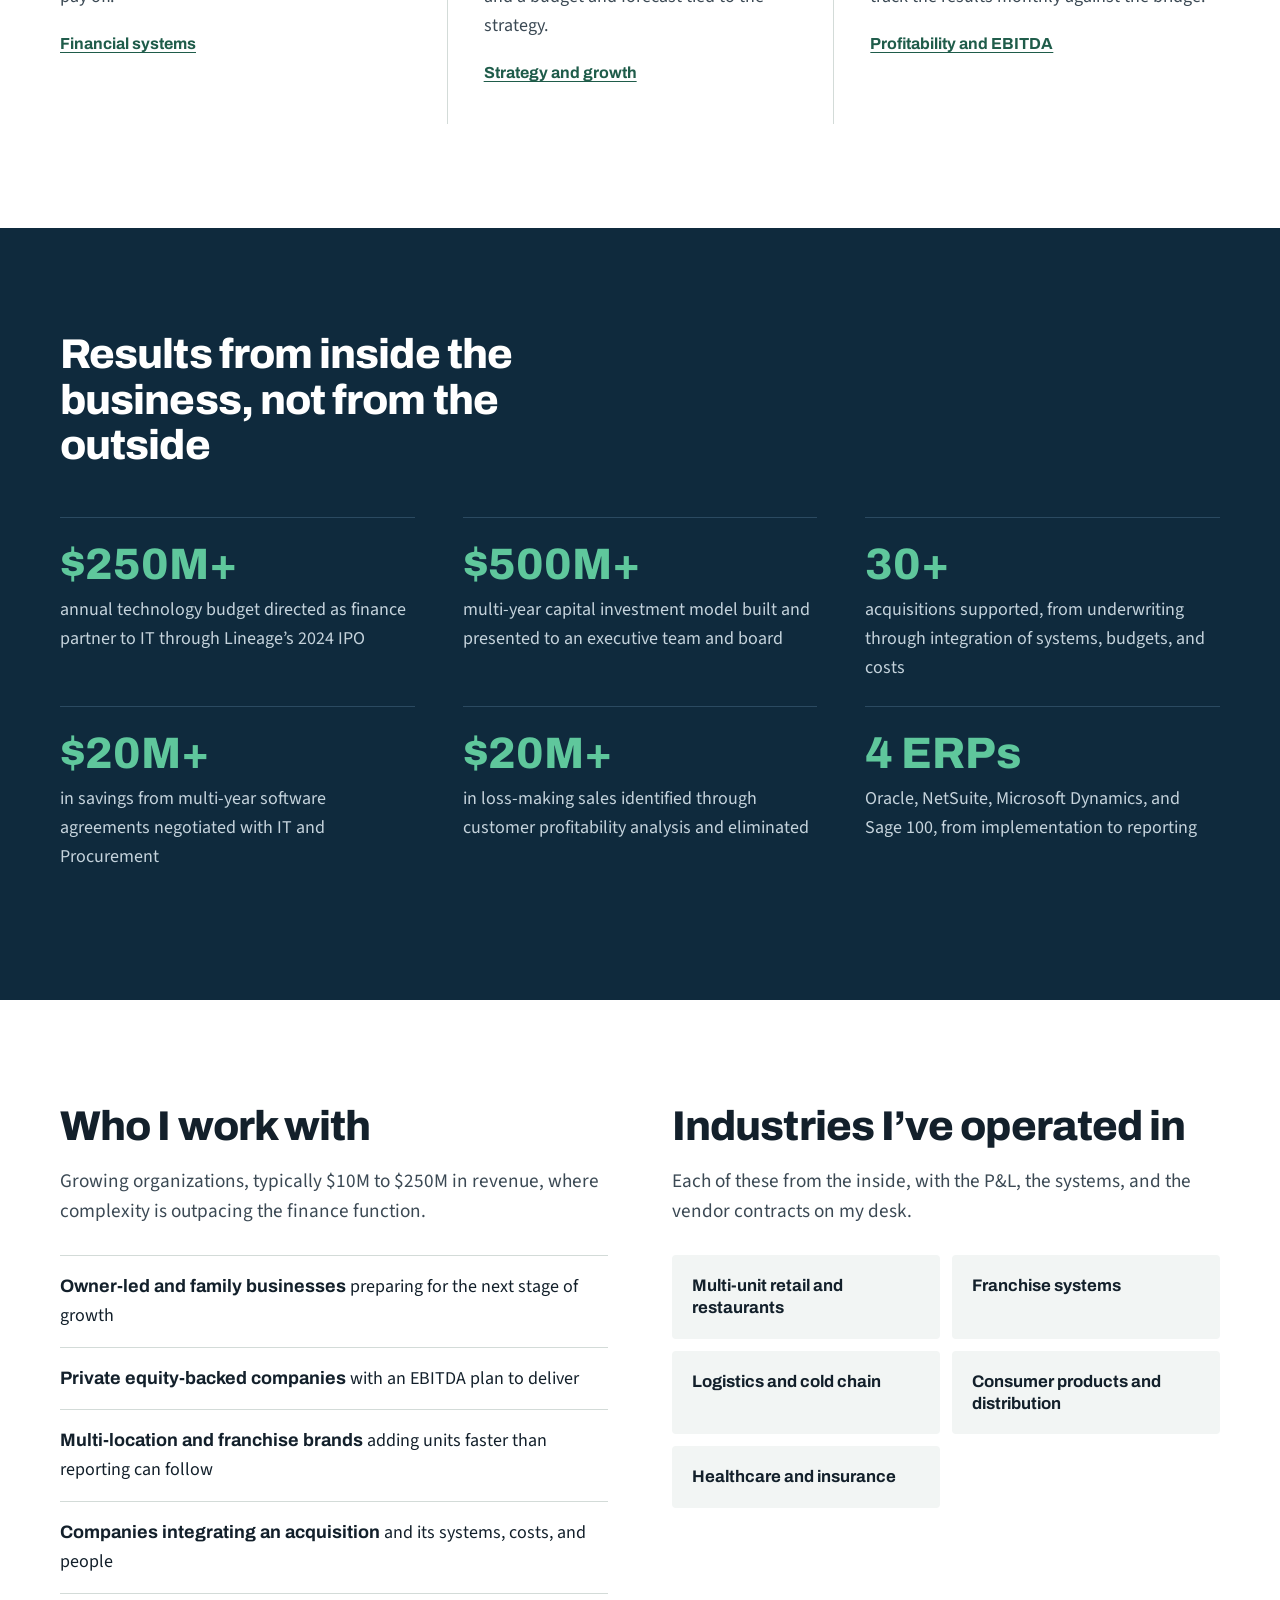
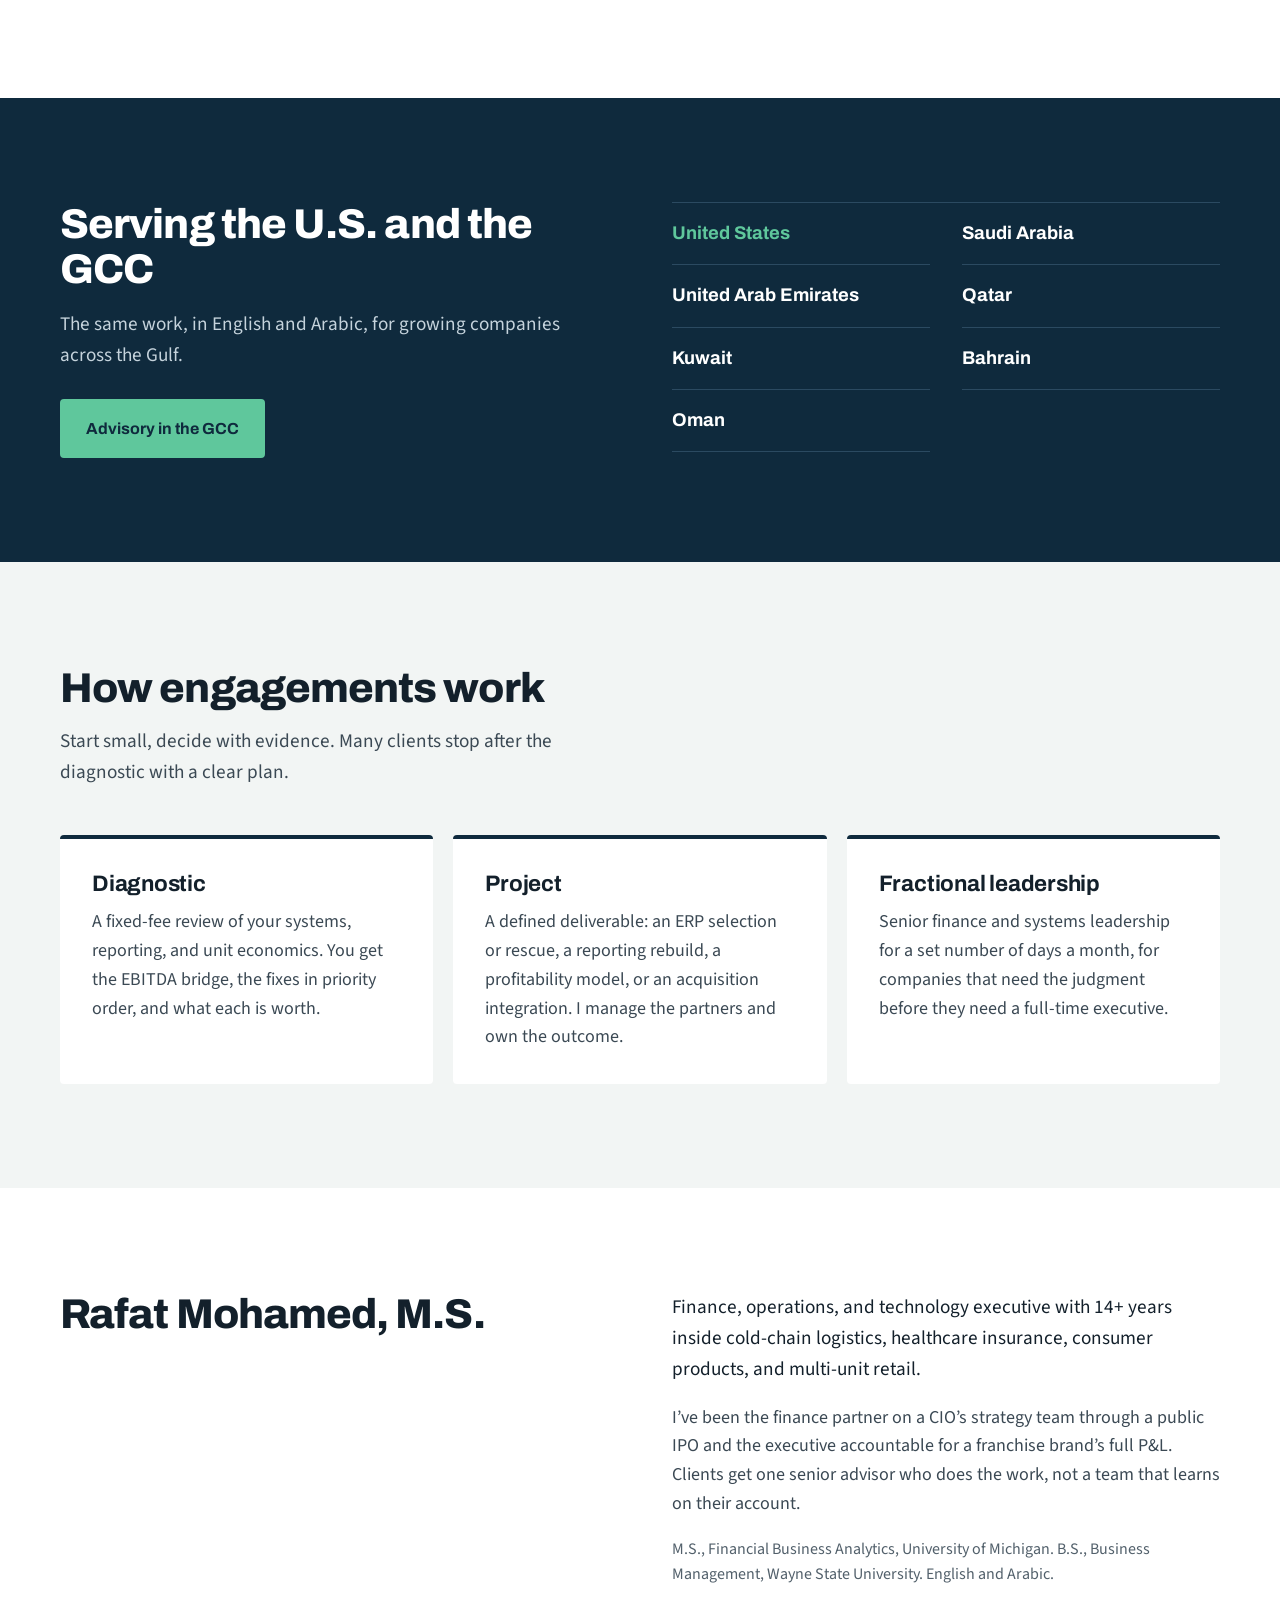
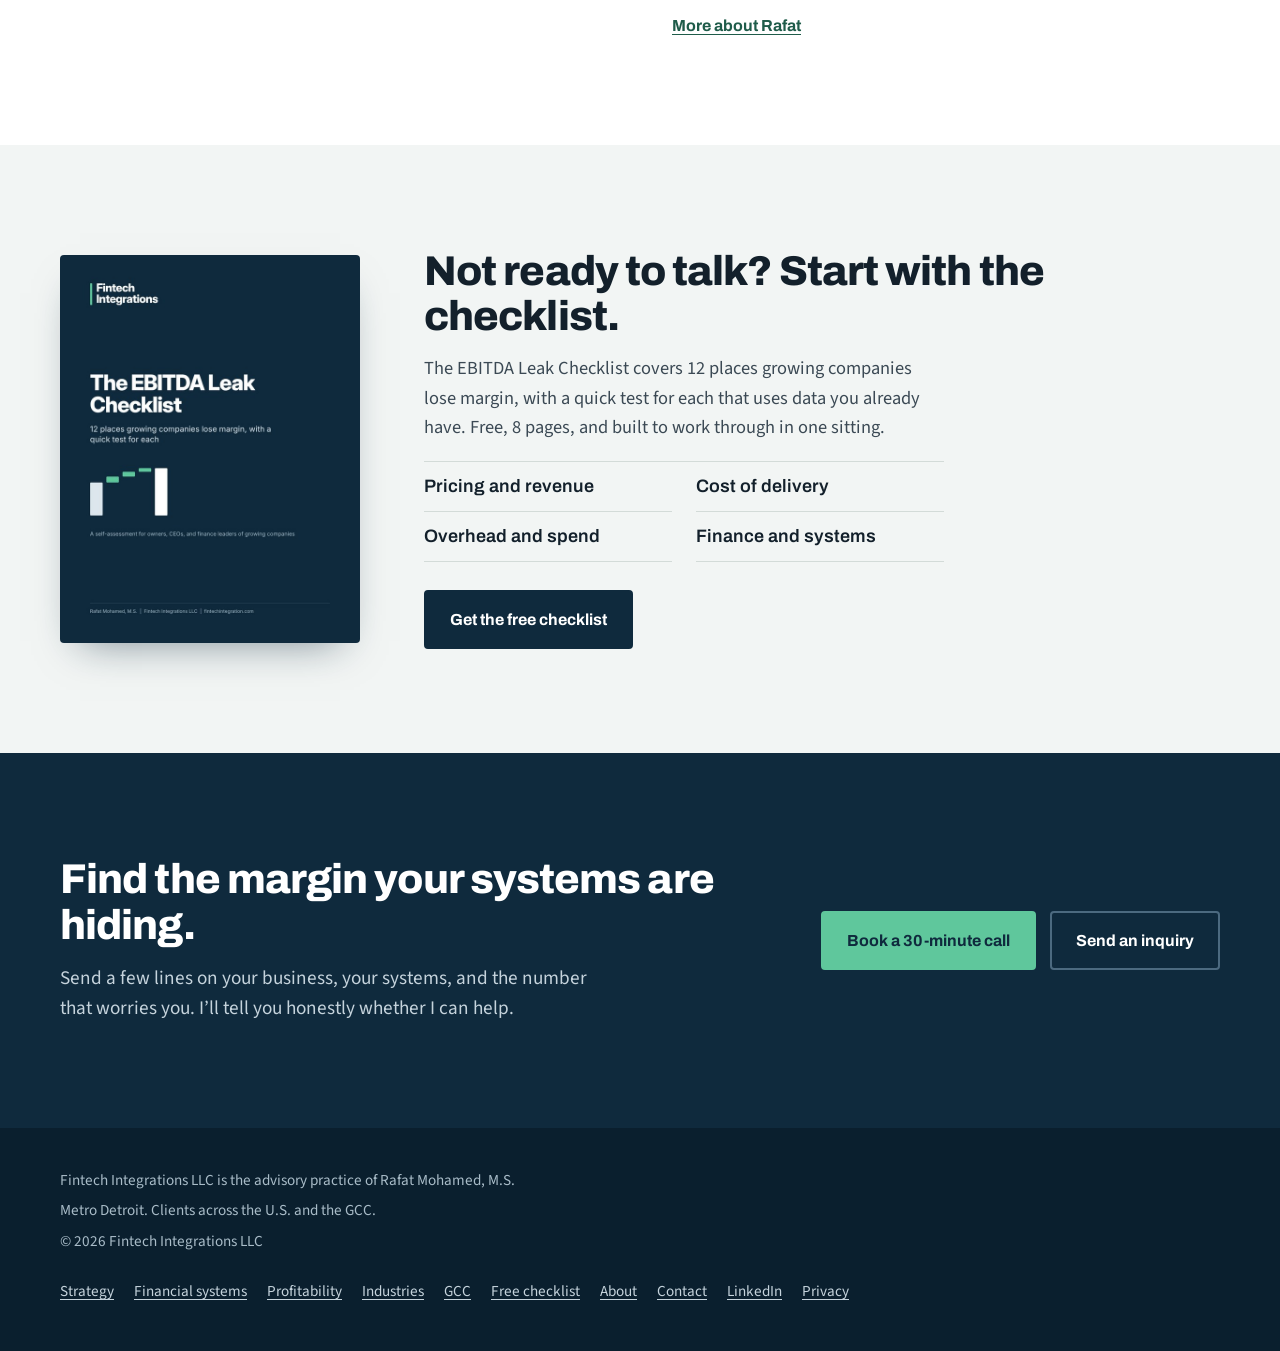
==== commit 15c3cc48: "Add EBITDA Leak Checklist lead magnet 8-page PDF checklist, gated landing page with Formspree captur" ====
--- a/index.html
+++ b/index.html
@@ -326,6 +326,23 @@
     </div>
   </section>
 
+  <section class="mist section magnet" aria-labelledby="magnet-h">
+    <div class="wrap magnet-wrap">
+      <a class="magnet-cover" href="/ebitda-leak-checklist/" data-track="home" tabindex="-1" aria-hidden="true"><img src="/assets/checklist-cover.jpg" alt="" width="640" height="828" loading="lazy"></a>
+      <div>
+        <h2 id="magnet-h">Not ready to talk? Start with the checklist.</h2>
+        <p class="magnet-lede">The EBITDA Leak Checklist covers 12 places growing companies lose margin, with a quick test for each that uses data you already have. Free, 8 pages, and built to work through in one sitting.</p>
+        <ul class="magnet-list">
+          <li>Pricing and revenue</li>
+          <li>Cost of delivery</li>
+          <li>Overhead and spend</li>
+          <li>Finance and systems</li>
+        </ul>
+        <a class="button solid" href="/ebitda-leak-checklist/" data-track="home">Get the free checklist</a>
+      </div>
+    </div>
+  </section>
+
   <section class="dark section cta" aria-labelledby="cta">
     <div class="wrap">
       <div class="text">
@@ -353,6 +370,7 @@
       <li><a href="/services/profitability-ebitda/">Profitability</a></li>
       <li><a href="/industries/">Industries</a></li>
       <li><a href="/gcc/">GCC</a></li>
+      <li><a href="/ebitda-leak-checklist/">Free checklist</a></li>
       <li><a href="/about/">About</a></li>
       <li><a href="/contact/">Contact</a></li>
       <li><a href="https://www.linkedin.com/in/rafat-mohamed/" rel="me">LinkedIn</a></li>
--- a/assets/styles.css
+++ b/assets/styles.css
@@ -202,6 +202,21 @@
 .industry p { color: var(--body); margin: 0 0 12px; }
 @media (max-width: 760px) { .industry { grid-template-columns: 1fr; } }
 
+/* Checklist lead magnet */
+.magnet-wrap { display: grid; grid-template-columns: minmax(0, 300px) minmax(0, 1fr); gap: 64px; align-items: center; }
+.magnet-cover img { width: 100%; height: auto; border-radius: 4px; box-shadow: 0 18px 40px -20px rgba(15, 42, 61, 0.55); }
+.magnet h2 { margin-bottom: 14px; }
+.magnet-lede { font-size: 1.15rem; color: var(--body); max-width: 58ch; }
+.magnet-list { list-style: none; margin: 0 0 28px; padding: 0; display: grid; grid-template-columns: repeat(2, minmax(0, 1fr)); gap: 0 24px; border-top: 1px solid var(--line); max-width: 520px; }
+.magnet-list li { padding: 10px 0; border-bottom: 1px solid var(--line); font-family: var(--head); font-weight: 600; }
+@media (max-width: 760px) { .magnet-wrap { grid-template-columns: 1fr; gap: 32px; } .magnet-cover { max-width: 200px; } }
+.checklist-hero { display: grid; grid-template-columns: minmax(0, 1fr) minmax(0, 260px); gap: 56px; align-items: center; }
+.checklist-hero-cover { width: 100%; height: auto; border-radius: 4px; box-shadow: 0 20px 44px -18px rgba(0, 0, 0, 0.6); }
+@media (max-width: 760px) { .checklist-hero { grid-template-columns: 1fr; gap: 32px; } .checklist-hero-cover { max-width: 180px; } }
+.get-box { background: #fff; border: 1px solid var(--line); border-top: 4px solid var(--navy); border-radius: 6px; padding: 28px; }
+.check.consent { align-items: flex-start; font-size: 0.95rem; color: var(--body); margin-bottom: 8px; }
+.check.consent input { margin-top: 3px; }
+
 /* Booking box */
 .book-box { background: var(--navy); color: #fff; border-radius: 6px; padding: 28px; }
 .book-box p { color: var(--on-navy-2); }
